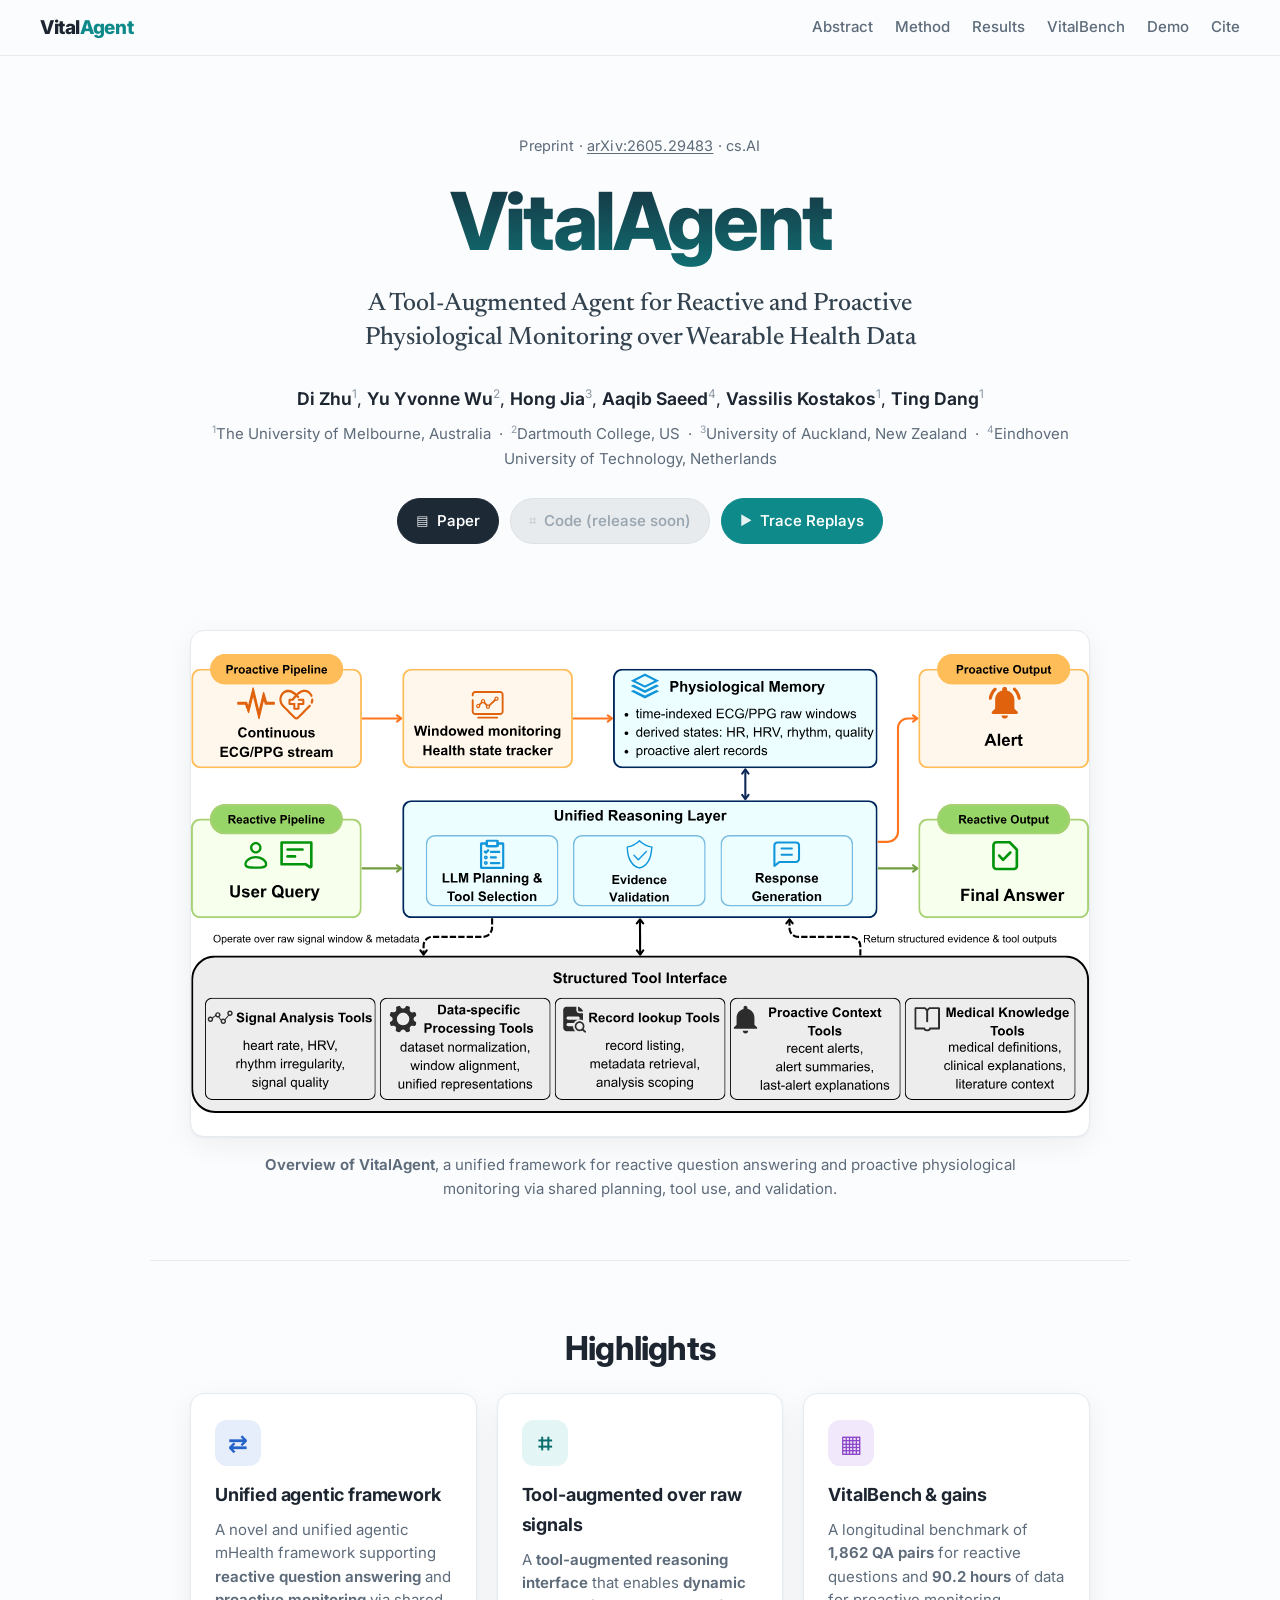
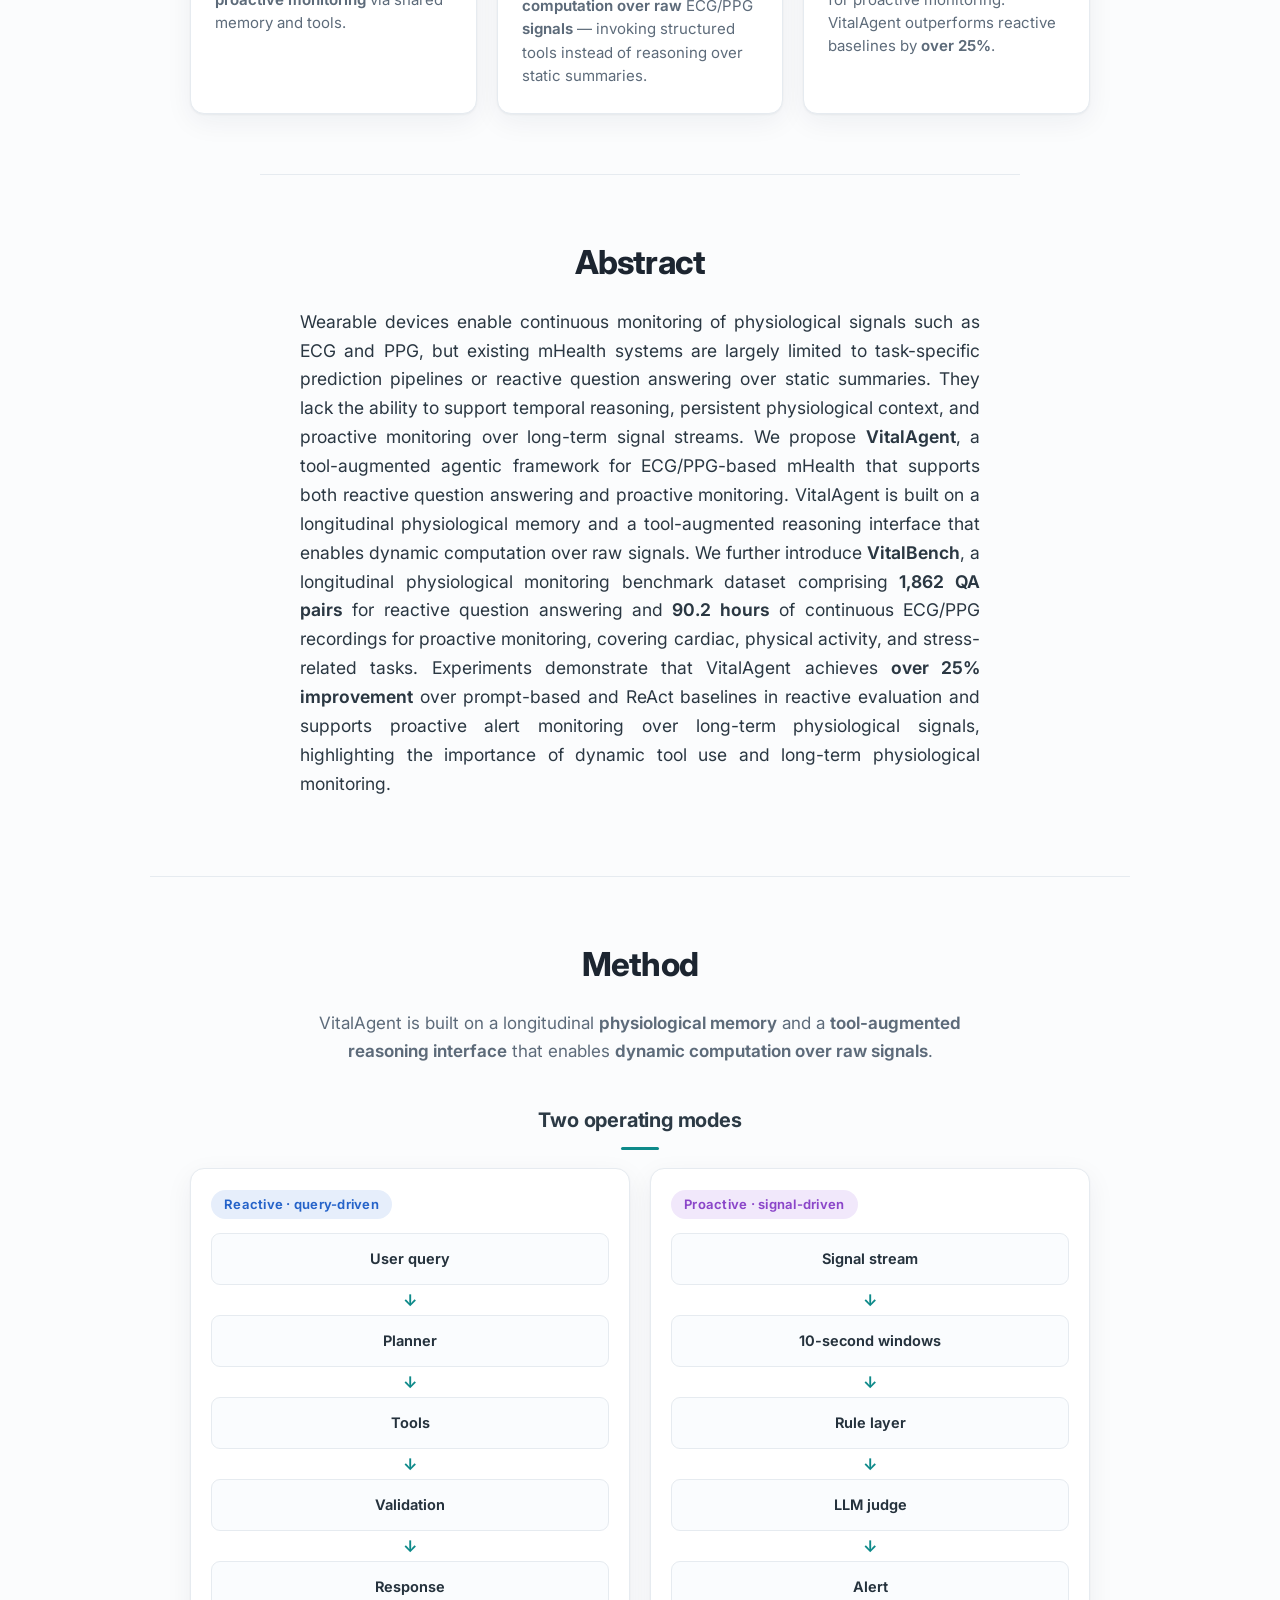
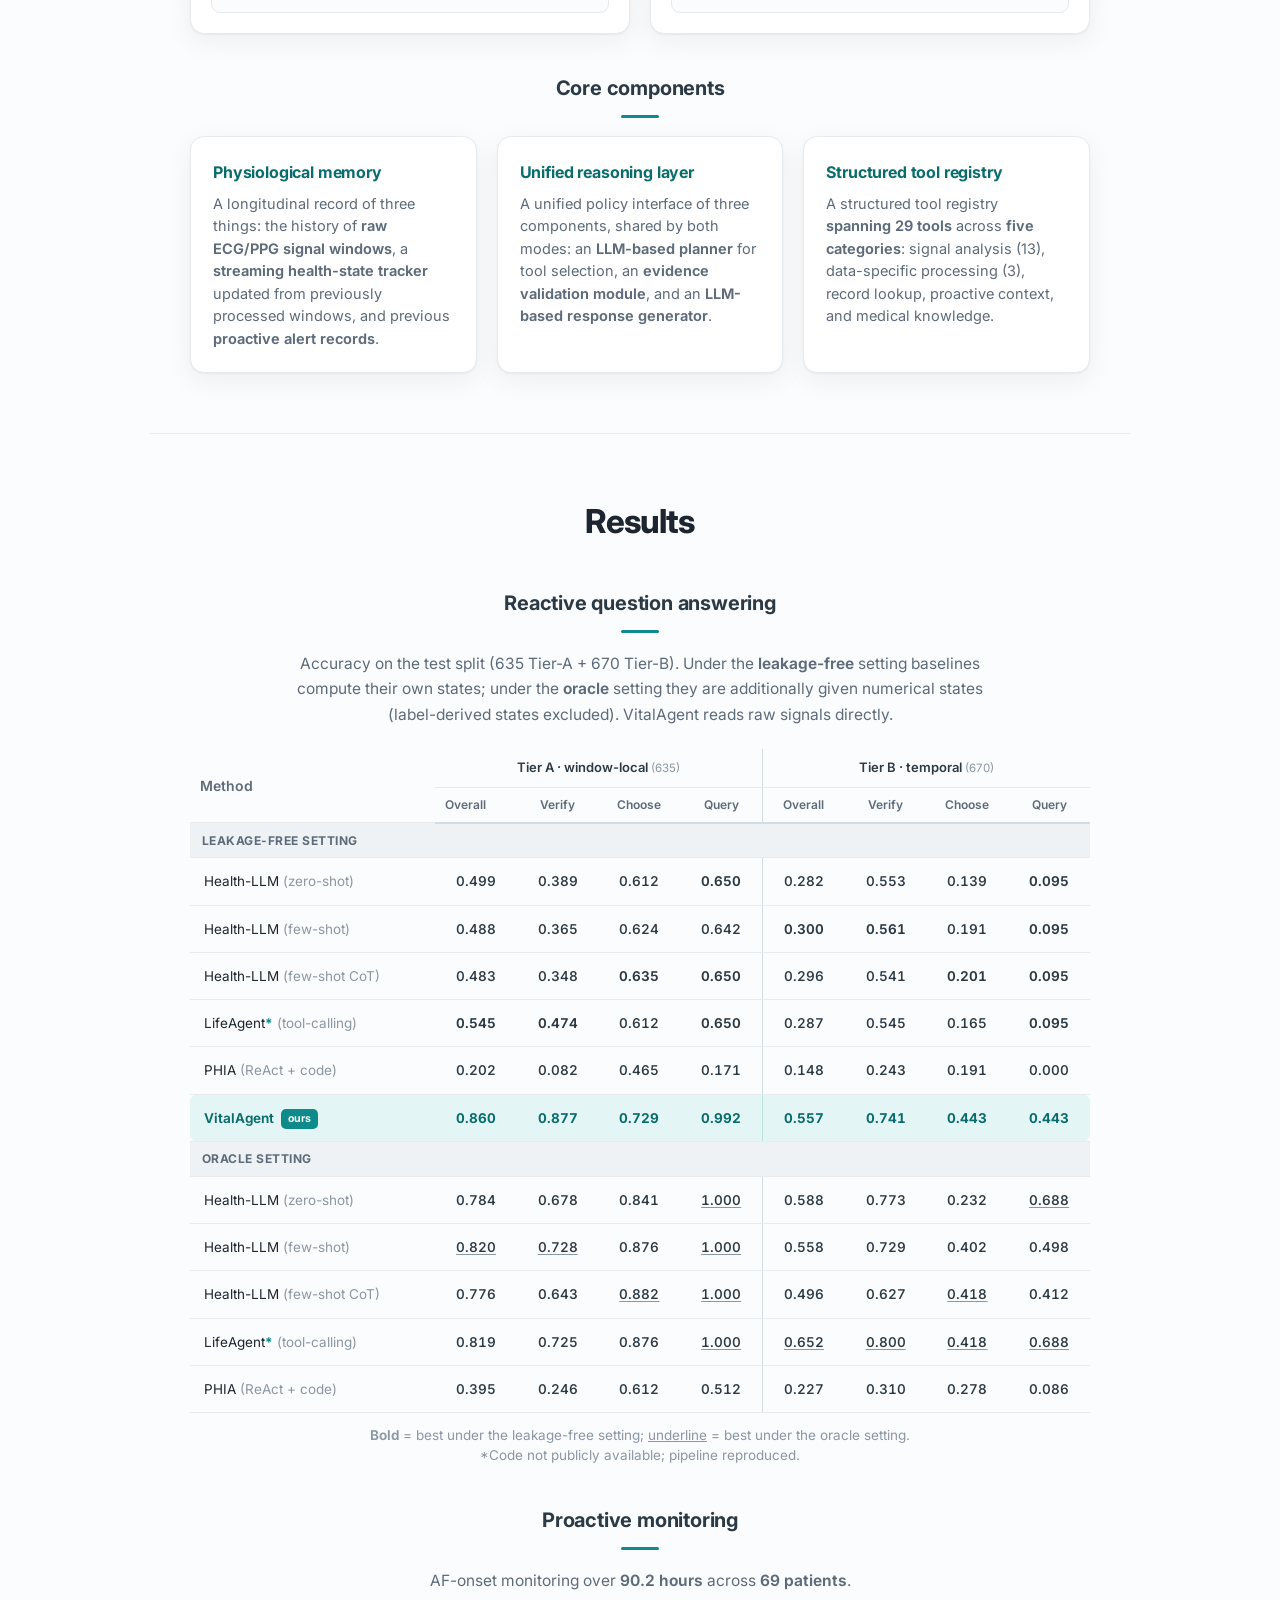
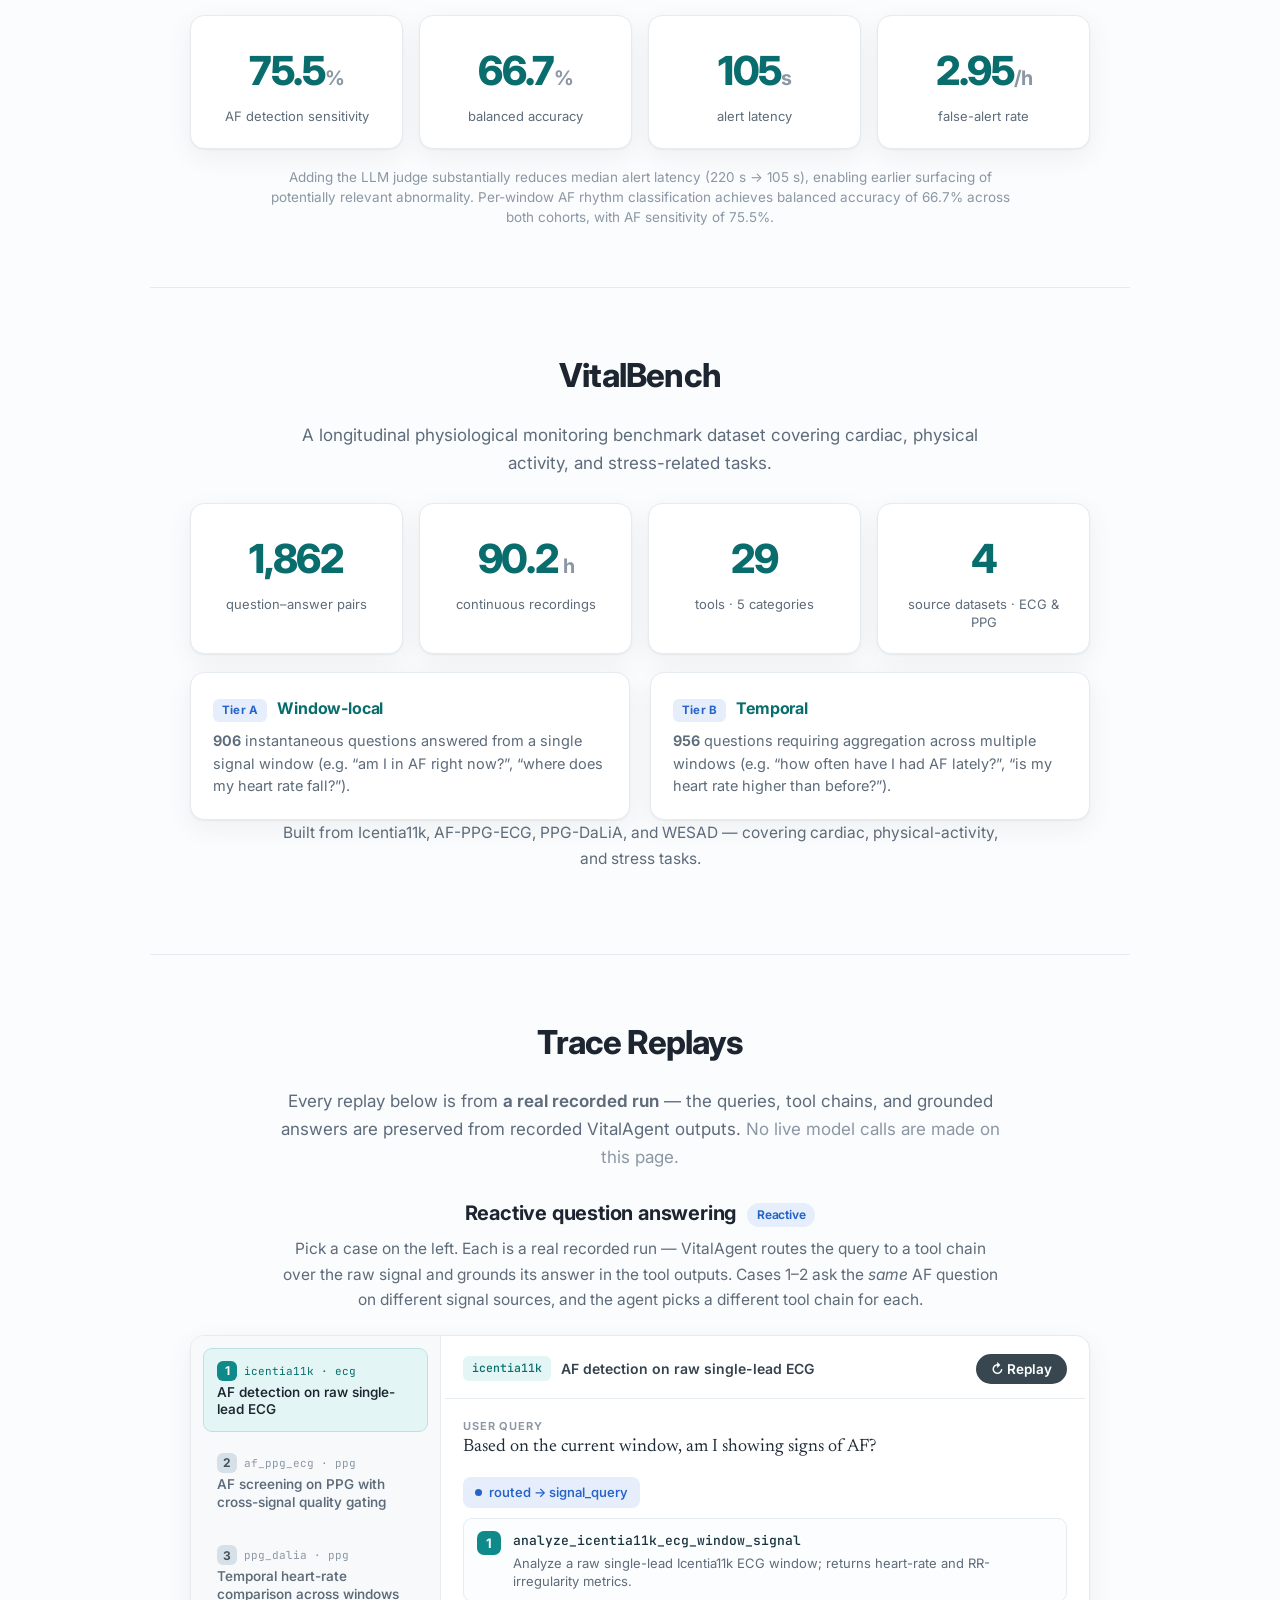
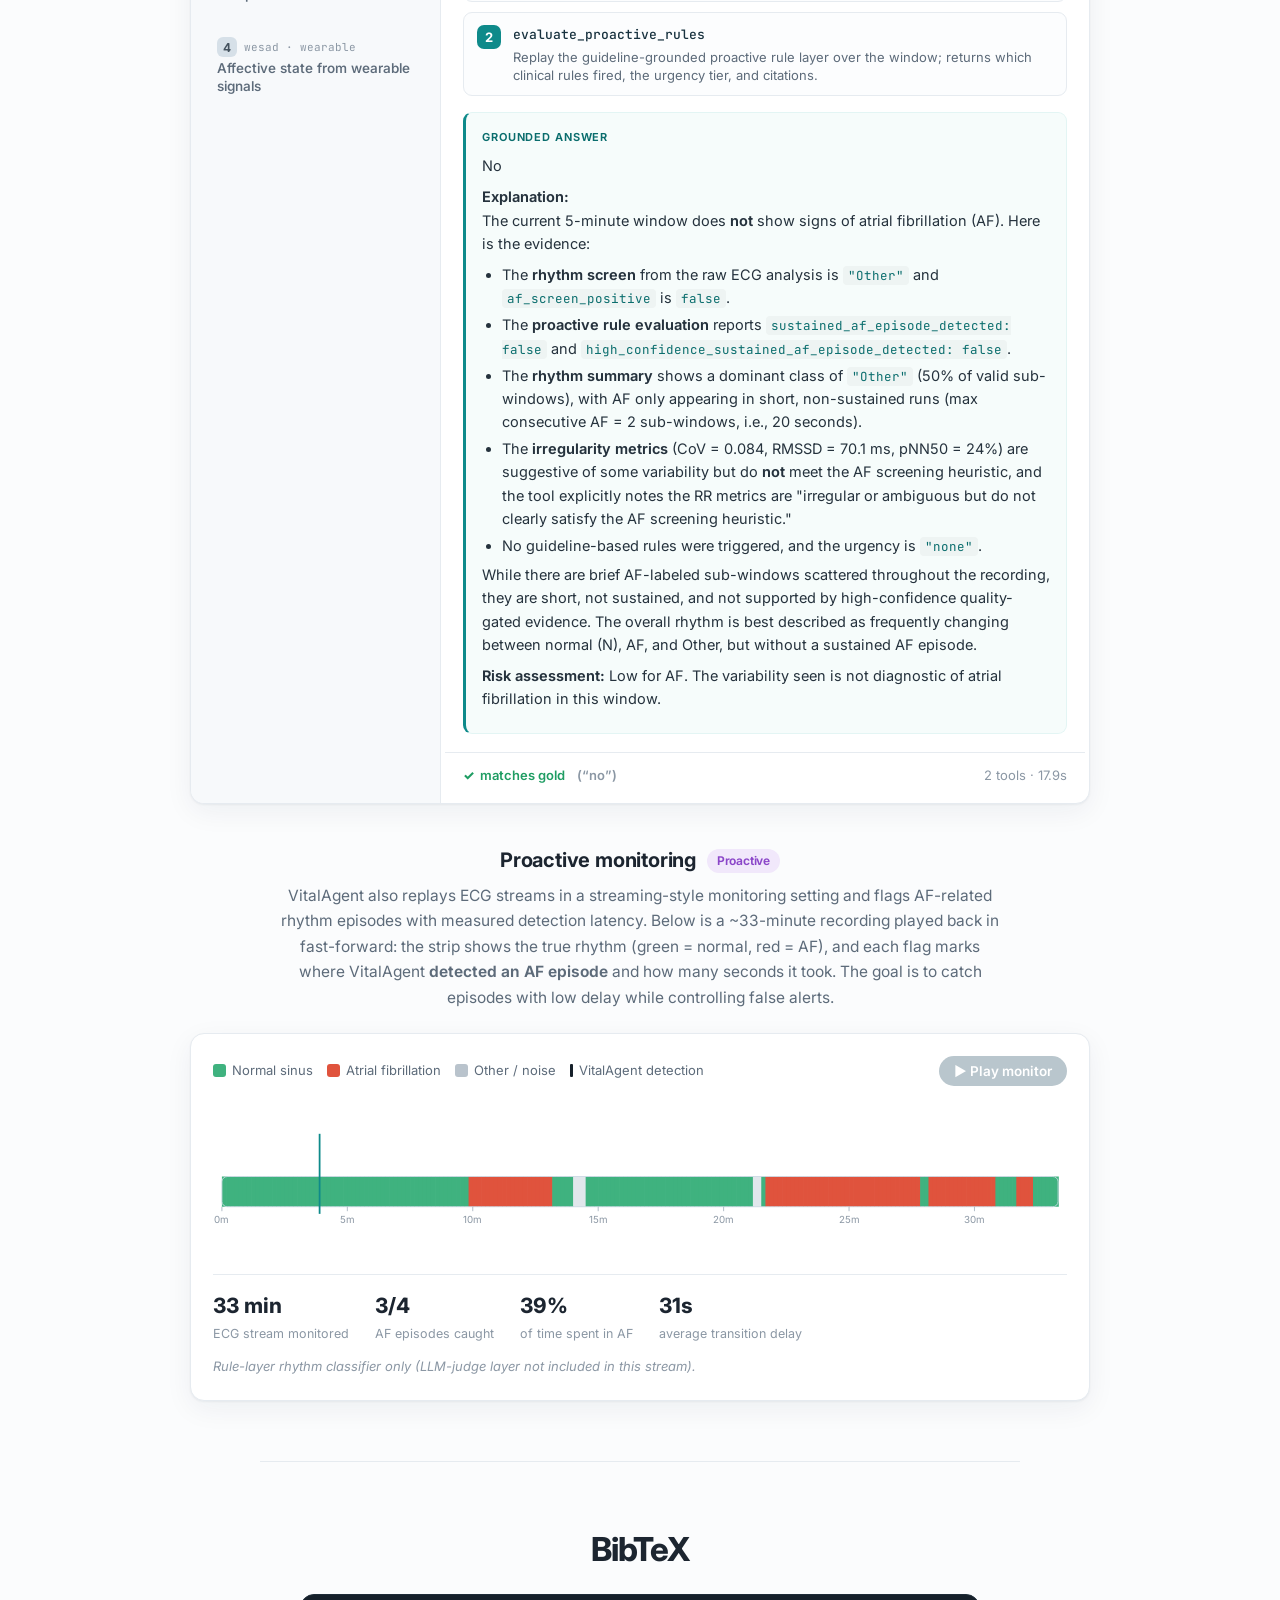
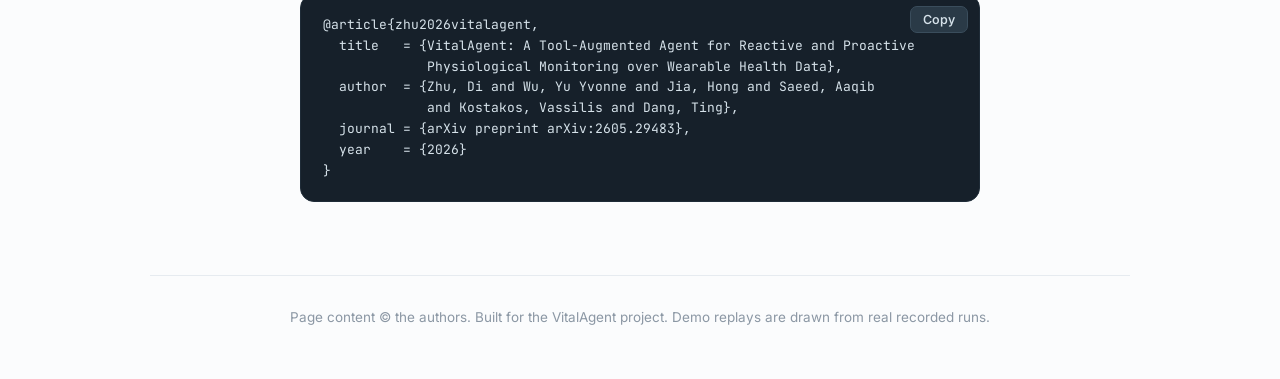
==== docs/index.html @ 9e3fc8b1 "Initial commit" ====
<!DOCTYPE html>
<html lang="en">
<head>
  <meta charset="utf-8" />
  <meta name="viewport" content="width=device-width, initial-scale=1" />
  <title>VitalAgent — Reactive &amp; Proactive Physiological Monitoring over Wearable Health Data</title>
  <meta name="description" content="VitalAgent: a tool-augmented agent for reactive and proactive physiological monitoring over wearable ECG and PPG data. Project page with interactive demo replays." />

  <!-- Open Graph -->
  <meta property="og:title" content="VitalAgent" />
  <meta property="og:description" content="A tool-augmented agent for reactive and proactive physiological monitoring over wearable health data." />
  <meta property="og:type" content="website" />

  <link rel="preconnect" href="https://fonts.googleapis.com" />
  <link rel="preconnect" href="https://fonts.gstatic.com" crossorigin />
  <link href="https://fonts.googleapis.com/css2?family=Inter:wght@400;500;600;700;800&family=Newsreader:opsz,wght@6..72,400;6..72,500;6..72,600&family=JetBrains+Mono:wght@400;500&display=swap" rel="stylesheet" />
  <link rel="stylesheet" href="styles.css?v=3" />
</head>
<body>
  <nav class="topnav">
    <a class="brand" href="#top">Vital<span>Agent</span></a>
    <div class="navlinks">
      <a href="#abstract">Abstract</a>
      <a href="#method">Method</a>
      <a href="#results">Results</a>
      <a href="#benchmark">VitalBench</a>
      <a href="#demo">Demo</a>
      <a href="#bibtex">Cite</a>
    </div>
  </nav>

  <header id="top" class="hero">
    <p class="venue">Preprint · <a href="https://arxiv.org/abs/2605.29483">arXiv:2605.29483</a> · cs.AI</p>
    <h1 class="title">VitalAgent</h1>
    <p class="subtitle">A Tool-Augmented Agent for Reactive and Proactive<br />Physiological Monitoring over Wearable Health Data</p>

    <p class="authors">
      <b>Di Zhu</b><sup>1</sup>,
      <b>Yu Yvonne Wu</b><sup>2</sup>,
      <b>Hong Jia</b><sup>3</sup>,
      <b>Aaqib Saeed</b><sup>4</sup>,
      <b>Vassilis Kostakos</b><sup>1</sup>,
      <b>Ting Dang</b><sup>1</sup>
    </p>
    <p class="affil">
      <sup>1</sup>The University of Melbourne, Australia &nbsp;·&nbsp;
      <sup>2</sup>Dartmouth College, US &nbsp;·&nbsp;
      <sup>3</sup>University of Auckland, New Zealand &nbsp;·&nbsp;
      <sup>4</sup>Eindhoven University of Technology, Netherlands
    </p>

    <div class="cta">
      <a class="btn" href="https://arxiv.org/abs/2605.29483" target="_blank" rel="noopener">
        <span class="ico">▤</span> Paper</a>
      <!-- Code (incl. VitalBench) lives in one repo; disabled until public -->
      <span class="btn btn-disabled" aria-disabled="true">
        <span class="ico">⌗</span> Code (release soon)</span>
      <a class="btn btn-accent" href="#demo">
        <span class="ico">▶</span> Trace Replays</a>
    </div>
  </header>

  <main>
    <!-- ===================== TEASER / ARCHITECTURE ===================== -->
    <section class="band teaser">
      <div class="arch">
        <img src="overview.svg" alt="VitalAgent system overview: proactive and reactive pipelines sharing a unified reasoning layer and a structured tool interface." />
      </div>
      <p class="caption">
        <b>Overview of VitalAgent</b>, a unified framework for reactive question
        answering and proactive physiological monitoring via shared planning, tool
        use, and validation.
      </p>
    </section>

    <!-- ===================== HIGHLIGHTS ===================== -->
    <section id="highlights" class="band">
      <h2>Highlights</h2>
      <div class="hl-grid">
        <div class="hl-card">
          <div class="hl-ico hl-ico-dual">⇄</div>
          <h3>Unified agentic framework</h3>
          <p>A novel and unified agentic mHealth framework supporting
            <b>reactive question answering</b> and <b>proactive monitoring</b> via
            shared memory and tools.</p>
        </div>
        <div class="hl-card">
          <div class="hl-ico hl-ico-tool">⌗</div>
          <h3>Tool-augmented over raw signals</h3>
          <p>A <b>tool-augmented reasoning interface</b> that enables
            <b>dynamic computation over raw</b> ECG/PPG <b>signals</b> — invoking
            structured tools instead of reasoning over static summaries.</p>
        </div>
        <div class="hl-card">
          <div class="hl-ico hl-ico-bench">▦</div>
          <h3>VitalBench &amp; gains</h3>
          <p>A longitudinal benchmark of <b>1,862 QA pairs</b> for reactive questions
            and <b>90.2 hours</b> of data for proactive monitoring. VitalAgent
            outperforms reactive baselines by <b>over 25%</b>.</p>
        </div>
      </div>
    </section>

    <!-- ===================== ABSTRACT ===================== -->
    <section id="abstract" class="band narrow">
      <h2>Abstract</h2>
      <p class="abstract">
        Wearable devices enable continuous monitoring of physiological signals
        such as ECG and PPG, but existing mHealth systems are largely limited to
        task-specific prediction pipelines or reactive question answering over
        static summaries. They lack the ability to support temporal reasoning,
        persistent physiological context, and proactive monitoring over long-term
        signal streams. We propose <b>VitalAgent</b>, a tool-augmented agentic
        framework for ECG/PPG-based mHealth that supports both reactive question
        answering and proactive monitoring. VitalAgent is built on a longitudinal
        physiological memory and a tool-augmented reasoning interface that enables
        dynamic computation over raw signals. We further introduce
        <b>VitalBench</b>, a longitudinal physiological monitoring benchmark
        dataset comprising <b>1,862 QA pairs</b> for reactive question answering
        and <b>90.2 hours</b> of continuous ECG/PPG recordings for proactive
        monitoring, covering cardiac, physical activity, and stress-related tasks.
        Experiments demonstrate that VitalAgent achieves <b>over 25% improvement</b>
        over prompt-based and ReAct baselines in reactive evaluation and supports
        proactive alert monitoring over long-term physiological signals,
        highlighting the importance of dynamic tool use and long-term
        physiological monitoring.
      </p>
    </section>

    <!-- ===================== METHOD ===================== -->
    <section id="method" class="band">
      <h2>Method</h2>
      <p class="lead">
        VitalAgent is built on a longitudinal <b>physiological memory</b> and a
        <b>tool-augmented reasoning interface</b> that enables <b>dynamic computation
        over raw signals</b>.
      </p>

      <h3 class="sub-h3">Two operating modes</h3>
      <div class="two-col modes-v">
        <div class="flow-col">
          <span class="engine-tag tag-reactive">Reactive · query-driven</span>
          <div class="flow-steps-v">
            <div class="flow-step">User query</div>
            <span class="flow-arrow-v">↓</span>
            <div class="flow-step">Planner</div>
            <span class="flow-arrow-v">↓</span>
            <div class="flow-step">Tools</div>
            <span class="flow-arrow-v">↓</span>
            <div class="flow-step">Validation</div>
            <span class="flow-arrow-v">↓</span>
            <div class="flow-step">Response</div>
          </div>
        </div>
        <div class="flow-col">
          <span class="engine-tag tag-proactive">Proactive · signal-driven</span>
          <div class="flow-steps-v">
            <div class="flow-step">Signal stream</div>
            <span class="flow-arrow-v">↓</span>
            <div class="flow-step">10-second windows</div>
            <span class="flow-arrow-v">↓</span>
            <div class="flow-step">Rule layer</div>
            <span class="flow-arrow-v">↓</span>
            <div class="flow-step">LLM judge</div>
            <span class="flow-arrow-v">↓</span>
            <div class="flow-step">Alert</div>
          </div>
        </div>
      </div>

      <h3 class="sub-h3">Core components</h3>
      <div class="comp-grid">
        <div class="comp-card">
          <div class="comp-key">Physiological memory</div>
          <p>A longitudinal record of three things: the history of <b>raw ECG/PPG
            signal windows</b>, a <b>streaming health-state tracker</b> updated from
            previously processed windows, and previous <b>proactive alert records</b>.</p>
        </div>
        <div class="comp-card">
          <div class="comp-key">Unified reasoning layer</div>
          <p>A unified policy interface of three components, shared by both modes: an
            <b>LLM-based planner</b> for tool selection, an <b>evidence validation
            module</b>, and an <b>LLM-based response generator</b>.</p>
        </div>
        <div class="comp-card">
          <div class="comp-key">Structured tool registry</div>
          <p>A structured tool registry <b>spanning 29 tools</b> across <b>five
            categories</b>: signal analysis (13), data-specific processing (3),
            record lookup, proactive context, and medical knowledge.</p>
        </div>
      </div>
    </section>

    <!-- ===================== RESULTS ===================== -->
    <section id="results" class="band">
      <h2>Results</h2>
      <!-- Reactive table = paper Table 6, transcribed verbatim from author's LaTeX (incl. bold/underline) — confirmed.
           VERIFY: proactive numbers below are from the arXiv fetch (Table 8) — confirm against final PDF. -->
      <h3 class="sub-h3">Reactive question answering</h3>
      <p class="demo-desc">
        Accuracy on the test split (635 Tier-A + 670 Tier-B). Under the
        <b>leakage-free</b> setting baselines compute their own states; under the
        <b>oracle</b> setting they are additionally given numerical states
        (label-derived states excluded). VitalAgent reads raw signals directly.
      </p>
      <div class="table-wrap">
        <table class="rtab rtab-wide">
          <thead>
            <tr class="rtab-group">
              <th rowspan="2">Method</th>
              <th colspan="4">Tier A · window-local <span>(635)</span></th>
              <th colspan="4" class="grp-b">Tier B · temporal <span>(670)</span></th>
            </tr>
            <tr class="rtab-sub">
              <th>Overall</th><th>Verify</th><th>Choose</th><th>Query</th>
              <th class="grp-b">Overall</th><th>Verify</th><th>Choose</th><th>Query</th>
            </tr>
          </thead>
          <tbody>
            <tr class="rtab-section"><td colspan="9">Leakage-free setting</td></tr>
            <tr>
              <td>Health-LLM <span class="muted">(zero-shot)</span></td>
              <td>0.499</td><td>0.389</td><td>0.612</td><td><b>0.650</b></td>
              <td class="grp-b">0.282</td><td>0.553</td><td>0.139</td><td><b>0.095</b></td>
            </tr>
            <tr>
              <td>Health-LLM <span class="muted">(few-shot)</span></td>
              <td>0.488</td><td>0.365</td><td>0.624</td><td>0.642</td>
              <td class="grp-b"><b>0.300</b></td><td><b>0.561</b></td><td>0.191</td><td><b>0.095</b></td>
            </tr>
            <tr>
              <td>Health-LLM <span class="muted">(few-shot CoT)</span></td>
              <td>0.483</td><td>0.348</td><td><b>0.635</b></td><td><b>0.650</b></td>
              <td class="grp-b">0.296</td><td>0.541</td><td><b>0.201</b></td><td><b>0.095</b></td>
            </tr>
            <tr>
              <td>LifeAgent<span class="aster">*</span> <span class="muted">(tool-calling)</span></td>
              <td><b>0.545</b></td><td><b>0.474</b></td><td>0.612</td><td><b>0.650</b></td>
              <td class="grp-b">0.287</td><td>0.545</td><td>0.165</td><td><b>0.095</b></td>
            </tr>
            <tr>
              <td>PHIA <span class="muted">(ReAct + code)</span></td>
              <td>0.202</td><td>0.082</td><td>0.465</td><td>0.171</td>
              <td class="grp-b">0.148</td><td>0.243</td><td>0.191</td><td>0.000</td>
            </tr>
            <tr class="rtab-best">
              <td><b>VitalAgent</b> <span class="tag-ours">ours</span></td>
              <td>0.860</td><td>0.877</td><td>0.729</td><td>0.992</td>
              <td class="grp-b">0.557</td><td>0.741</td><td>0.443</td><td>0.443</td>
            </tr>
            <tr class="rtab-section"><td colspan="9">Oracle setting</td></tr>
            <tr>
              <td>Health-LLM <span class="muted">(zero-shot)</span></td>
              <td>0.784</td><td>0.678</td><td>0.841</td><td><u>1.000</u></td>
              <td class="grp-b">0.588</td><td>0.773</td><td>0.232</td><td><u>0.688</u></td>
            </tr>
            <tr>
              <td>Health-LLM <span class="muted">(few-shot)</span></td>
              <td><u>0.820</u></td><td><u>0.728</u></td><td>0.876</td><td><u>1.000</u></td>
              <td class="grp-b">0.558</td><td>0.729</td><td>0.402</td><td>0.498</td>
            </tr>
            <tr>
              <td>Health-LLM <span class="muted">(few-shot CoT)</span></td>
              <td>0.776</td><td>0.643</td><td><u>0.882</u></td><td><u>1.000</u></td>
              <td class="grp-b">0.496</td><td>0.627</td><td><u>0.418</u></td><td>0.412</td>
            </tr>
            <tr>
              <td>LifeAgent<span class="aster">*</span> <span class="muted">(tool-calling)</span></td>
              <td>0.819</td><td>0.725</td><td>0.876</td><td><u>1.000</u></td>
              <td class="grp-b"><u>0.652</u></td><td><u>0.800</u></td><td><u>0.418</u></td><td><u>0.688</u></td>
            </tr>
            <tr>
              <td>PHIA <span class="muted">(ReAct + code)</span></td>
              <td>0.395</td><td>0.246</td><td>0.612</td><td>0.512</td>
              <td class="grp-b">0.227</td><td>0.310</td><td>0.278</td><td>0.086</td>
            </tr>
          </tbody>
        </table>
      </div>
      <p class="tab-note">
        <b>Bold</b> = best under the leakage-free setting; <u>underline</u> = best
        under the oracle setting.<br>
        <span class="aster">*</span>Code not publicly
        available; pipeline reproduced.
      </p>

      <h3 class="sub-h3">Proactive monitoring</h3>
      <p class="demo-desc">
        AF-onset monitoring over <b>90.2 hours</b> across <b>69 patients</b>.
      </p>
      <div class="stat-row">
        <div class="stat"><div class="stat-num">75.5<span>%</span></div><div class="stat-lab">AF detection sensitivity</div></div>
        <div class="stat"><div class="stat-num">66.7<span>%</span></div><div class="stat-lab">balanced accuracy</div></div>
        <div class="stat"><div class="stat-num">105<span>s</span></div><div class="stat-lab">alert latency</div></div>
        <div class="stat"><div class="stat-num">2.95<span>/h</span></div><div class="stat-lab">false-alert rate</div></div>
      </div>
      <p class="tab-note">
        Adding the LLM judge substantially reduces median alert latency
        (220&nbsp;s&nbsp;→&nbsp;105&nbsp;s), enabling earlier surfacing of potentially
        relevant abnormality. Per-window AF rhythm classification achieves balanced
        accuracy of 66.7% across both cohorts, with AF sensitivity of 75.5%.
      </p>
    </section>

    <!-- ===================== BENCHMARK ===================== -->
    <section id="benchmark" class="band">
      <h2>VitalBench</h2>
      <p class="lead">A longitudinal physiological monitoring benchmark dataset covering
        cardiac, physical activity, and stress-related tasks.</p>
      <div class="stat-row">
        <div class="stat"><div class="stat-num">1,862</div><div class="stat-lab">question–answer pairs</div></div>
        <div class="stat"><div class="stat-num">90.2<span> h</span></div><div class="stat-lab">continuous recordings</div></div>
        <div class="stat"><div class="stat-num">29</div><div class="stat-lab">tools · 5 categories</div></div>
        <div class="stat"><div class="stat-num">4</div><div class="stat-lab">source datasets · ECG &amp; PPG</div></div>
      </div>
      <div class="two-col tier-row">
        <div class="comp-card">
          <div class="comp-key"><span class="tier-badge">Tier A</span> Window-local</div>
          <p><b>906</b> instantaneous questions answered from a single signal window
            (e.g. “am I in AF right now?”, “where does my heart rate fall?”).</p>
        </div>
        <div class="comp-card">
          <div class="comp-key"><span class="tier-badge">Tier B</span> Temporal</div>
          <p><b>956</b> questions requiring aggregation across multiple windows
            (e.g. “how often have I had AF lately?”, “is my heart rate higher than
            before?”).</p>
        </div>
      </div>
      <p class="demo-desc center muted">
        Built from Icentia11k, AF-PPG-ECG, PPG-DaLiA, and
        WESAD — covering cardiac, physical-activity, and stress tasks.
      </p>
    </section>

    <!-- ===================== DEMO ===================== -->
    <section id="demo" class="band">
      <h2>Trace Replays</h2>
      <p class="lead">
        Every replay below is from <b>a real recorded run</b> — the queries,
        tool chains, and grounded answers are preserved from recorded VitalAgent
        outputs. <span class="muted">No live model calls are made on this page.</span>
      </p>

      <h3 class="demo-h3">Reactive question answering <span class="pill pill-reactive">Reactive</span></h3>
      <p class="demo-desc">
        Pick a case on the left. Each is a real recorded run — VitalAgent routes the
        query to a tool chain over the raw signal and grounds its answer in the tool
        outputs. Cases&nbsp;1–2 ask the <i>same</i> AF question on different signal
        sources, and the agent picks a different tool chain for each.
      </p>
      <div id="demo-board" class="demo-board">
        <div class="loading">Loading replays…</div>
      </div>

      <h3 class="demo-h3">Proactive monitoring <span class="pill pill-proactive">Proactive</span></h3>
      <p class="demo-desc">
        VitalAgent also replays ECG streams in a streaming-style monitoring
        setting and flags AF-related rhythm episodes with measured detection
        latency. Below is a ~33-minute recording played back in fast-forward: the
        strip shows the true rhythm (green = normal, red = AF), and each flag
        marks where VitalAgent <b>detected an AF episode</b> and how many seconds
        it took. The goal is to catch episodes with low delay while controlling
        false alerts.
      </p>
      <div id="proactive" class="proactive-wrap">
        <div class="loading">Loading monitor…</div>
      </div>
    </section>

    <!-- ===================== BIBTEX ===================== -->
    <section id="bibtex" class="band narrow">
      <h2>BibTeX</h2>
      <div class="bibtex-wrap">
        <button id="copy-bib" class="copy-btn" type="button">Copy</button>
        <pre id="bibtex-block">@article{zhu2026vitalagent,
  title   = {VitalAgent: A Tool-Augmented Agent for Reactive and Proactive
             Physiological Monitoring over Wearable Health Data},
  author  = {Zhu, Di and Wu, Yu Yvonne and Jia, Hong and Saeed, Aaqib
             and Kostakos, Vassilis and Dang, Ting},
  journal = {arXiv preprint arXiv:2605.29483},
  year    = {2026}
}</pre>
      </div>
    </section>
  </main>

  <footer class="site-footer">
    <p>
      Page content © the authors. Built for the VitalAgent project.
      Demo replays are drawn from real recorded runs.
    </p>
  </footer>

  <script src="app.js?v=3"></script>
</body>
</html>
---- docs/styles.css ----
/* ===================== VitalAgent project page ===================== */
:root {
  --bg: #fbfcfd;
  --surface: #ffffff;
  --text: #1c2530;
  --muted: #5d6b7a;
  --faint: #8b97a4;
  --line: #e6ebf0;
  --line-strong: #d3dbe3;

  --accent: #0e8a8a;          /* clinical teal */
  --accent-deep: #0a6d6d;
  --accent-soft: #e3f5f4;
  --reactive: #2563c9;        /* blue */
  --reactive-soft: #e6eefb;
  --proactive: #8b46c9;       /* violet */
  --proactive-soft: #f1e8fb;
  --af: #e0533d;              /* AF / alert warm */
  --af-soft: #fce7e2;
  --ok: #1f9d63;

  --radius: 14px;
  --radius-sm: 9px;
  --shadow: 0 1px 2px rgba(20,40,60,.05), 0 8px 28px rgba(20,40,60,.06);
  --maxw: 980px;

  --serif: "Newsreader", Georgia, serif;
  --sans: "Inter", system-ui, -apple-system, Segoe UI, Roboto, sans-serif;
  --mono: "JetBrains Mono", ui-monospace, SFMono-Regular, Menlo, monospace;
}

* { box-sizing: border-box; }

html { scroll-behavior: smooth; }

body {
  margin: 0;
  background: var(--bg);
  color: var(--text);
  font-family: var(--sans);
  font-size: 17px;
  line-height: 1.65;
  -webkit-font-smoothing: antialiased;
}

a { color: var(--accent-deep); text-decoration: none; }
a:hover { text-decoration: underline; }

b, strong { font-weight: 650; }

/* ---------- nav ---------- */
.topnav {
  position: sticky; top: 0; z-index: 50;
  display: flex; align-items: center; justify-content: space-between;
  padding: 12px clamp(16px, 5vw, 40px);
  background: rgba(251,252,253,.82);
  backdrop-filter: saturate(160%) blur(10px);
  border-bottom: 1px solid var(--line);
}
.brand { font-weight: 800; font-size: 19px; color: var(--text); letter-spacing: -.02em; }
.brand span { color: var(--accent); }
.navlinks { display: flex; gap: 22px; }
.navlinks a { color: var(--muted); font-size: 15px; font-weight: 500; }
.navlinks a:hover { color: var(--accent-deep); text-decoration: none; }
@media (max-width: 640px) { .navlinks { display: none; } }

/* ---------- hero ---------- */
.hero {
  max-width: var(--maxw);
  margin: 0 auto;
  padding: clamp(40px, 7vw, 78px) clamp(18px, 5vw, 40px) 26px;
  text-align: center;
}
.venue { color: var(--muted); font-size: 14.5px; letter-spacing: .01em; margin: 0 0 18px; }
.venue a { color: var(--muted); text-decoration: underline; text-underline-offset: 2px; }
.title {
  font-family: var(--sans);
  font-weight: 800;
  font-size: clamp(46px, 9vw, 80px);
  letter-spacing: -.035em;
  line-height: 1.12;
  margin: 0;
  padding-bottom: .08em;
  background: linear-gradient(180deg, #16323f 0%, #0e8a8a 140%);
  -webkit-background-clip: text; background-clip: text;
  -webkit-text-fill-color: transparent;
}
.subtitle {
  font-family: var(--serif);
  font-size: clamp(19px, 2.8vw, 25px);
  color: #33424f;
  font-weight: 500;
  margin: 16px auto 26px;
  max-width: 760px;
  line-height: 1.35;
}
.authors { font-size: 17.5px; margin: 0 0 6px; line-height: 1.9; }
.authors a { color: var(--accent-deep); font-weight: 550; }
.authors sup, .affil sup { font-size: .68em; color: var(--faint); }
.affil { color: var(--muted); font-size: 15px; margin: 0 0 26px; }

/* ---------- buttons ---------- */
.cta { display: flex; flex-wrap: wrap; gap: 11px; justify-content: center; }
.btn {
  display: inline-flex; align-items: center; gap: 8px;
  padding: 10px 18px;
  background: #1d2a36; color: #fff;
  border-radius: 999px;
  font-size: 15px; font-weight: 550;
  border: 1px solid #1d2a36;
  transition: transform .12s ease, box-shadow .12s ease, background .12s ease;
}
.btn:hover { text-decoration: none; transform: translateY(-1px); box-shadow: var(--shadow); background: #25333f; }
.btn .ico { font-size: 13px; opacity: .9; }
.btn-accent { background: var(--accent); border-color: var(--accent); }
.btn-accent:hover { background: var(--accent-deep); }
.btn-disabled {
  background: #e7ebee; color: #9aa6b0; border-color: #dde2e7;
  cursor: not-allowed; box-shadow: none;
}
.btn-disabled:hover { transform: none; box-shadow: none; background: #e7ebee; }
.btn-disabled .ico { opacity: .6; }

/* ---------- sections ---------- */
.band {
  max-width: var(--maxw);
  margin: 0 auto;
  padding: clamp(34px, 6vw, 60px) clamp(18px, 5vw, 40px);
  border-top: 1px solid var(--line);
}
.band.narrow { max-width: 760px; }
.band.teaser { border-top: none; }
h2 {
  font-family: var(--sans);
  font-size: clamp(25px, 4vw, 33px);
  letter-spacing: -.025em;
  font-weight: 750;
  margin: 0 0 18px;
  text-align: center;
}
h3 { font-size: 20px; font-weight: 700; letter-spacing: -.01em; }
.sub-h3 { text-align: center; margin: 38px 0 18px; color: #2c3a45; }
.sub-h3::after { content: ""; display: block; width: 38px; height: 3px; border-radius: 2px; background: var(--accent); margin: 10px auto 0; }
.lead { text-align: center; color: var(--muted); max-width: 720px; margin: 0 auto 26px; }
.muted { color: var(--faint); }
.center { text-align: center; }

.abstract { font-size: 17.5px; color: #2a3742; text-align: justify; hyphens: auto; }

/* ---------- architecture diagram ---------- */
.arch { width: 100%; }
.arch svg { width: 100%; height: auto; display: block; }
.arch img {
  width: 100%; height: auto; display: block;
  border: 1px solid var(--line); border-radius: var(--radius);
  box-shadow: var(--shadow); background: #fff;
}

/* ---------- highlights ---------- */
.hl-grid { display: grid; grid-template-columns: repeat(3, 1fr); gap: 20px; }
@media (max-width: 760px) { .hl-grid { grid-template-columns: 1fr; } }
.hl-card {
  background: var(--surface); border: 1px solid var(--line);
  border-radius: var(--radius); padding: 26px 24px; box-shadow: var(--shadow);
}
.hl-ico {
  width: 46px; height: 46px; border-radius: 12px;
  display: grid; place-items: center; font-size: 24px; font-weight: 700;
  margin-bottom: 14px;
}
.hl-ico-dual { background: var(--reactive-soft); color: var(--reactive); }
.hl-ico-tool { background: var(--accent-soft); color: var(--accent-deep); }
.hl-ico-bench { background: var(--proactive-soft); color: var(--proactive); }
.hl-card h3 { margin: 0 0 8px; font-size: 18px; }
.hl-card p { margin: 0; color: var(--muted); font-size: 15px; line-height: 1.55; }
.caption {
  max-width: 760px; margin: 16px auto 0;
  color: var(--muted); font-size: 15px; text-align: center; line-height: 1.55;
}

/* ---------- method two-column ---------- */
.two-col { display: grid; grid-template-columns: 1fr 1fr; gap: 20px; }
@media (max-width: 720px) { .two-col { grid-template-columns: 1fr; } }
.engine-card {
  background: var(--surface);
  border: 1px solid var(--line);
  border-radius: var(--radius);
  padding: 24px 26px;
  box-shadow: var(--shadow);
}
.engine-tag {
  display: inline-block; padding: 4px 13px; border-radius: 999px;
  font-size: 13px; font-weight: 650; letter-spacing: .02em;
}
.tag-reactive { background: var(--reactive-soft); color: var(--reactive); }
.tag-proactive { background: var(--proactive-soft); color: var(--proactive); }
.engine-sub { color: var(--faint); font-size: 14px; margin: 8px 0 14px; font-weight: 500; }
.flow { margin: 0; padding-left: 20px; }
.flow li { margin: 9px 0; color: #2e3a45; }
.engine-note { margin: 16px 0 0; font-size: 14.5px; color: var(--muted); border-top: 1px dashed var(--line-strong); padding-top: 14px; }

/* ---------- core components / tiers ---------- */
.comp-grid { display: grid; grid-template-columns: repeat(3, 1fr); gap: 20px; }
@media (max-width: 760px) { .comp-grid { grid-template-columns: 1fr; } }
.comp-card {
  background: var(--surface); border: 1px solid var(--line);
  border-radius: var(--radius); padding: 22px 22px; box-shadow: var(--shadow);
}
.comp-key { font-size: 16px; font-weight: 700; color: var(--accent-deep); margin-bottom: 8px; letter-spacing: -.01em; }
.comp-key .sym { font-family: var(--serif); font-style: italic; font-weight: 600; color: var(--faint); margin-left: 4px; font-size: 15px; }
.comp-card p { margin: 0; color: var(--muted); font-size: 14.5px; line-height: 1.55; }
.comp-card sub { font-size: .72em; }
.mode-card .engine-tag { margin-bottom: 13px; }
.mode-card p { color: #2e3a45; font-size: 14.5px; line-height: 1.6; }

/* ---------- two-mode vertical flow (left / right modules) ---------- */
.modes-v { align-items: start; }
.flow-col {
  background: var(--surface); border: 1px solid var(--line);
  border-radius: var(--radius); box-shadow: var(--shadow); padding: 20px;
}
.flow-col .engine-tag { display: inline-block; margin-bottom: 14px; }
.flow-steps-v { display: flex; flex-direction: column; align-items: stretch; }
.flow-step {
  background: #fafcfe; border: 1px solid var(--line);
  border-radius: var(--radius-sm);
  padding: 13px 14px; text-align: center;
  font-size: 14.5px; font-weight: 650; color: #25323d;
  display: flex; flex-direction: column; justify-content: center; gap: 2px;
}
.flow-step small { font-weight: 400; color: var(--faint); font-size: 12px; line-height: 1.3; }
.flow-arrow-v { display: block; text-align: center; color: var(--accent); font-size: 16px; font-weight: 700; line-height: 1; padding: 7px 0; }
.tier-row { margin-top: 18px; }
.tier-badge {
  display: inline-block; font-size: 11.5px; font-weight: 700; letter-spacing: .02em;
  padding: 2px 9px; border-radius: 6px; margin-right: 6px;
  background: var(--reactive-soft); color: var(--reactive);
}

/* ---------- results table ---------- */
.table-wrap { overflow-x: auto; margin: 0 auto 12px; max-width: 720px; }
.table-wrap:has(.rtab-wide) { max-width: 100%; }
.rtab { width: 100%; border-collapse: collapse; font-size: 15.5px; }
.rtab-wide { font-size: 13.5px; min-width: 640px; }
.rtab thead th {
  text-align: center; padding: 12px 14px; color: var(--muted);
  font-weight: 600; font-size: 14px; border-bottom: 2px solid var(--line-strong);
}
.rtab thead th:first-child { text-align: left; }
.rtab thead th span { font-weight: 400; font-size: 11.5px; color: var(--faint); }
.rtab-wide .rtab-group th { padding: 8px 10px; border-bottom: 1px solid var(--line); }
.rtab-wide .rtab-group th:not(:first-child) { color: #2c3a45; font-size: 13px; }
.rtab-wide .rtab-sub th { padding: 7px 10px; font-size: 12px; font-weight: 600; }
.rtab-wide tbody td { padding: 10px 10px; }
.rtab tbody td { padding: 12px 14px; text-align: center; border-bottom: 1px solid var(--line); }
.rtab tbody td:first-child { text-align: left; white-space: nowrap; }
.rtab tbody td:not(:first-child) { font-variant-numeric: tabular-nums; font-weight: 550; color: #2c3a45; }
.rtab .grp-b { border-left: 1px solid var(--line-strong); }
.rtab-best { background: var(--accent-soft); }
.rtab-best td { color: var(--accent-deep) !important; font-weight: 700 !important; }
.rtab-best td:first-child { border-radius: 8px 0 0 8px; }
.rtab-best td:last-child { border-radius: 0 8px 8px 0; }
.rtab-best .grp-b { border-left-color: #b9e3e0; }
.rtab-section td {
  text-align: left !important; background: #eef2f5; color: var(--muted);
  font-weight: 700; font-size: 12px; letter-spacing: .04em; text-transform: uppercase;
  padding: 7px 12px !important;
}
.rtab-section td .muted { text-transform: none; letter-spacing: 0; font-weight: 400; }
.rtab u { text-decoration: underline; text-underline-offset: 2px; text-decoration-color: var(--faint); }
.tag-ours {
  display: inline-block; font-size: 10.5px; font-weight: 700; vertical-align: middle;
  padding: 1px 7px; border-radius: 5px; background: var(--accent); color: #fff; margin-left: 4px;
}
.rtab .aster { color: var(--accent); font-weight: 700; }
.tab-legend { max-width: 720px; margin: 0 auto 6px; text-align: center; font-size: 12.5px; color: var(--muted); }
.tab-legend u { text-decoration: underline; text-underline-offset: 2px; text-decoration-color: var(--faint); }
.tab-note { max-width: 740px; margin: 0 auto; text-align: center; font-size: 13.5px; color: var(--faint); line-height: 1.5; }
.engine-card > p:not(.engine-sub) { margin: 10px 0 0; color: #2e3a45; font-size: 14.5px; line-height: 1.58; }

/* ---------- demo ---------- */
.demo-h3 { text-align: center; margin: 40px 0 6px; }
.demo-h3:first-of-type { margin-top: 8px; }
.demo-desc { text-align: center; color: var(--muted); max-width: 720px; margin: 0 auto 22px; font-size: 15.5px; }
.pill {
  display: inline-block; vertical-align: middle;
  font-size: 12px; font-weight: 650; padding: 2px 10px; border-radius: 999px; margin-left: 6px;
}
.pill-reactive { background: var(--reactive-soft); color: var(--reactive); }
.pill-proactive { background: var(--proactive-soft); color: var(--proactive); }

.loading { color: var(--faint); text-align: center; padding: 40px; font-size: 15px; }

/* ---------- demo board (single frame + case selector) ---------- */
.demo-board {
  display: grid;
  grid-template-columns: 250px 1fr;
  gap: 0;
  background: var(--surface);
  border: 1px solid var(--line);
  border-radius: var(--radius);
  box-shadow: var(--shadow);
  overflow: hidden;
  min-height: 460px;
}
@media (max-width: 760px) { .demo-board { grid-template-columns: 1fr; } }

.case-tabs {
  border-right: 1px solid var(--line);
  background: #f7f9fb;
  padding: 12px;
  display: flex; flex-direction: column; gap: 8px;
}
@media (max-width: 760px) {
  .case-tabs { flex-direction: row; overflow-x: auto; border-right: none; border-bottom: 1px solid var(--line); }
}
.case-tab {
  text-align: left; cursor: pointer;
  border: 1px solid transparent; border-radius: var(--radius-sm);
  background: transparent; padding: 12px 13px;
  font-family: var(--sans); color: var(--muted);
  transition: background .14s ease, border-color .14s ease, color .14s ease;
  display: flex; flex-direction: column; gap: 3px; min-width: 190px;
}
.case-tab:hover { background: #eef3f7; }
.case-tab.active { background: var(--accent-soft); border-color: #b9e3e0; color: var(--text); }
.case-tab .ct-top { display: flex; align-items: center; gap: 7px; }
.case-tab .ct-idx {
  flex: none; width: 20px; height: 20px; border-radius: 6px;
  background: #d6e0e8; color: #44525e; font-size: 12px; font-weight: 700;
  display: grid; place-items: center;
}
.case-tab.active .ct-idx { background: var(--accent); color: #fff; }
.case-tab .ct-ds { font-family: var(--mono); font-size: 11px; color: var(--faint); }
.case-tab.active .ct-ds { color: var(--accent-deep); }
.case-tab .ct-title { font-size: 13.5px; font-weight: 550; line-height: 1.3; }

.case-stage { padding: 4px; display: flex; }
.case-stage .replay { border: none; box-shadow: none; border-radius: 0; width: 100%; }
.case-stage .replay-head { background: transparent; }

/* ---------- replay card ---------- */
.replay {
  background: var(--surface);
  border: 1px solid var(--line);
  border-radius: var(--radius);
  box-shadow: var(--shadow);
  overflow: hidden;
  display: flex; flex-direction: column;
}
.replay-head {
  display: flex; align-items: center; gap: 10px;
  padding: 14px 18px; border-bottom: 1px solid var(--line);
  background: linear-gradient(180deg, #fcfdfe, #f7f9fb);
}
.src-chip {
  font-family: var(--mono); font-size: 11.5px; font-weight: 500;
  padding: 3px 9px; border-radius: 6px;
  background: var(--accent-soft); color: var(--accent-deep);
}
.replay-title {
  flex: 1 1 auto;
  min-width: 120px;
  font-size: 14px;
  font-weight: 600;
  color: #36434f;
  text-align: left;
  overflow-wrap: anywhere;
}
.replay-head .play-btn {
  flex: none;
}

.replay-body { padding: 18px 18px 6px; flex: 1; }
.q-line { font-family: var(--serif); font-size: 18px; color: #1f2c37; margin: 0 0 4px; line-height: 1.4; }
.q-label { font-size: 11px; font-weight: 650; letter-spacing: .08em; text-transform: uppercase; color: var(--faint); }

.stage { margin-top: 16px; }

.routing-badge {
  display: inline-flex; align-items: center; gap: 7px;
  font-size: 13px; padding: 5px 12px; border-radius: 8px;
  background: var(--reactive-soft); color: var(--reactive); font-weight: 550;
  opacity: 0; transform: translateY(6px); transition: all .4s ease;
}
.routing-badge .dot { width: 7px; height: 7px; border-radius: 50%; background: currentColor; }

.tool-step {
  display: flex; align-items: flex-start; gap: 12px;
  padding: 11px 13px; margin-top: 10px;
  border: 1px solid var(--line); border-radius: var(--radius-sm);
  background: #fcfdfe;
  opacity: 0; transform: translateY(8px); transition: all .42s ease;
}
.tool-step .num {
  flex: none; width: 24px; height: 24px; border-radius: 7px;
  background: var(--accent); color: #fff; font-size: 13px; font-weight: 700;
  display: grid; place-items: center; margin-top: 1px;
}
.tool-step .tool-name { font-family: var(--mono); font-size: 13px; color: #18323f; font-weight: 500; }
.tool-step .tool-label { font-size: 13px; color: var(--muted); margin-top: 2px; line-height: 1.4; }

.answer-box {
  margin-top: 16px; padding: 15px 16px;
  border: 1px solid var(--accent-soft); border-left: 3px solid var(--accent);
  border-radius: var(--radius-sm); background: #f6fcfb;
  opacity: 0; transform: translateY(8px); transition: all .45s ease;
}
.answer-box .ans-label { font-size: 11px; font-weight: 650; letter-spacing: .08em; text-transform: uppercase; color: var(--accent-deep); margin-bottom: 8px; }
.answer-md { font-size: 14.5px; color: #25323d; line-height: 1.6; }
.answer-md p { margin: 0 0 8px; }
.answer-md ul { margin: 6px 0; padding-left: 20px; }
.answer-md li { margin: 4px 0; }
.answer-md code { font-family: var(--mono); font-size: 12.5px; background: #eef4f3; padding: 1px 5px; border-radius: 4px; color: #0a6d6d; }
.answer-badge {
  display: inline-block; font-size: 22px; font-weight: 750; color: var(--accent-deep);
  text-transform: capitalize; letter-spacing: -.01em;
}

.reveal { opacity: 1 !important; transform: none !important; }

.replay-foot {
  display: flex; align-items: center; gap: 14px; flex-wrap: wrap;
  padding: 12px 18px; border-top: 1px solid var(--line); margin-top: 12px;
  font-size: 13px; color: var(--muted);
}
.verdict { display: inline-flex; align-items: center; gap: 6px; font-weight: 600; }
.verdict.correct { color: var(--ok); }
.verdict .check { font-weight: 800; }
.foot-stat { color: var(--faint); }
.foot-spacer { margin-left: auto; }

.play-btn {
  display: inline-flex; align-items: center; gap: 7px;
  padding: 7px 15px; border-radius: 999px; cursor: pointer;
  background: var(--accent); color: #fff; border: none;
  font-family: var(--sans); font-size: 13.5px; font-weight: 600;
  transition: background .12s ease, transform .12s ease;
}
.play-btn:hover { background: var(--accent-deep); transform: translateY(-1px); }
.play-btn:disabled { background: #b9c6cd; cursor: default; transform: none; }
.play-btn.replay-again { background: #38474f; }

/* ---------- proactive timeline ---------- */
.proactive-wrap {
  background: var(--surface);
  border: 1px solid var(--line);
  border-radius: var(--radius);
  box-shadow: var(--shadow);
  padding: 22px;
}
.mon-top { display: flex; align-items: center; gap: 16px; flex-wrap: wrap; margin-bottom: 14px; }
.legend { display: flex; gap: 14px; flex-wrap: wrap; font-size: 13px; color: var(--muted); }
.legend span { display: inline-flex; align-items: center; gap: 6px; }
.legend i { width: 13px; height: 13px; border-radius: 3px; display: inline-block; }
.mon-top .play-btn { margin-left: auto; }

.mon-svg-wrap { width: 100%; overflow: hidden; }
.mon-svg-wrap svg { width: 100%; height: auto; display: block; }

.mon-stats { display: flex; gap: 26px; flex-wrap: wrap; margin-top: 16px; padding-top: 14px; border-top: 1px solid var(--line); }
.mon-stat .n { font-size: 21px; font-weight: 750; color: var(--text); }
.mon-stat .l { font-size: 12.5px; color: var(--faint); }
.mon-note { margin-top: 12px; font-size: 13px; color: var(--faint); font-style: italic; }

/* ---------- benchmark stats ---------- */
.stat-row { display: grid; grid-template-columns: repeat(4, 1fr); gap: 16px; margin: 8px 0 18px; }
@media (max-width: 720px) { .stat-row { grid-template-columns: repeat(2, 1fr); } }
.stat {
  background: var(--surface); border: 1px solid var(--line); border-radius: var(--radius);
  padding: 22px 16px; text-align: center; box-shadow: var(--shadow);
}
.stat-num { font-size: clamp(30px, 5vw, 40px); font-weight: 800; letter-spacing: -.03em; color: var(--accent-deep); }
.stat-num span { font-size: .5em; color: var(--faint); font-weight: 700; }
.stat-lab { font-size: 13px; color: var(--muted); margin-top: 4px; line-height: 1.35; }

/* ---------- bibtex ---------- */
.bibtex-wrap { position: relative; }
#bibtex-block {
  background: #16202a; color: #d6e2ea; border-radius: var(--radius);
  padding: 20px 22px; overflow-x: auto;
  font-family: var(--mono); font-size: 13px; line-height: 1.6;
  border: 1px solid #1f2c38;
}
.copy-btn {
  position: absolute; top: 12px; right: 12px;
  background: #2a3a47; color: #d6e2ea; border: 1px solid #3a4d5c;
  border-radius: 7px; padding: 5px 12px; font-size: 12.5px; cursor: pointer;
  font-family: var(--sans); font-weight: 550;
}
.copy-btn:hover { background: #344656; }
.copy-btn.copied { background: var(--accent); border-color: var(--accent); color: #fff; }

/* ---------- footer ---------- */
.site-footer { max-width: var(--maxw); margin: 0 auto; padding: 30px 40px 50px; border-top: 1px solid var(--line); }
.site-footer p { color: var(--faint); font-size: 13.5px; text-align: center; margin: 0; }

@media (prefers-reduced-motion: reduce) {
  * { transition: none !important; }
}
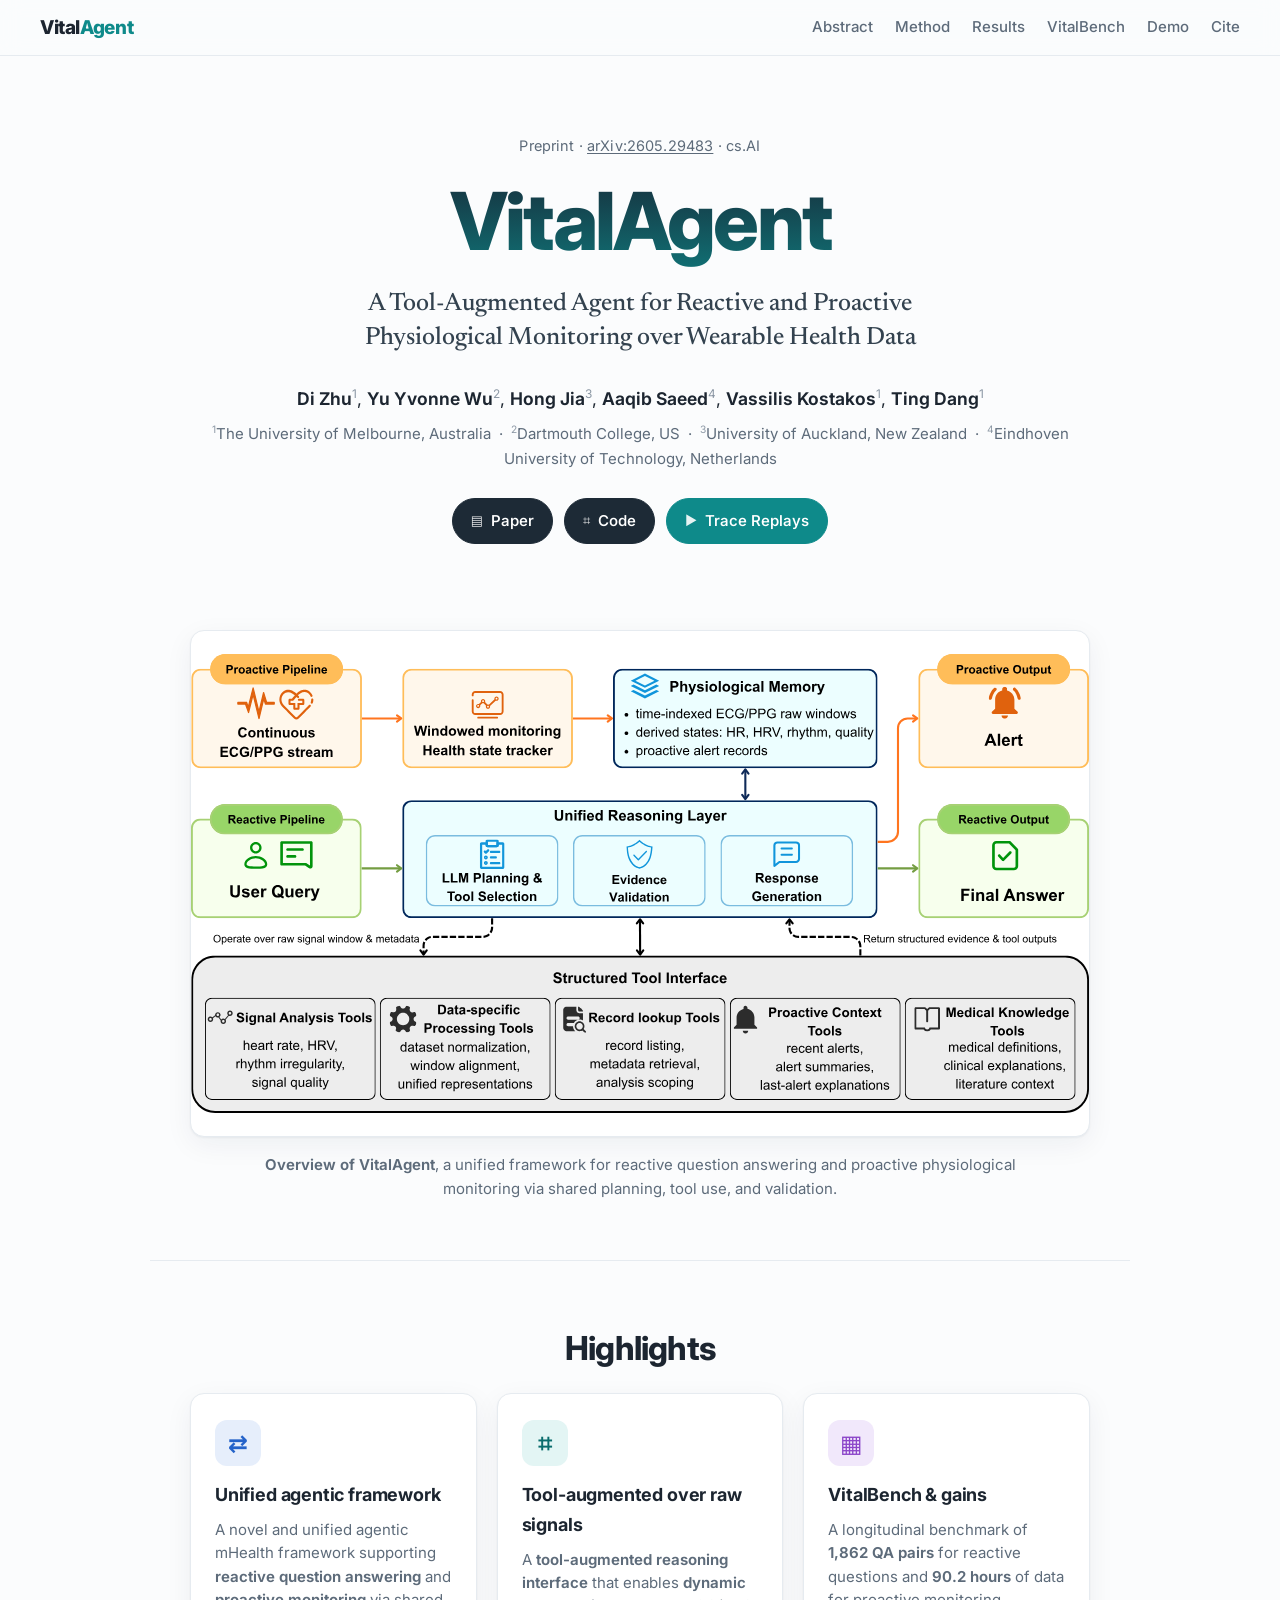
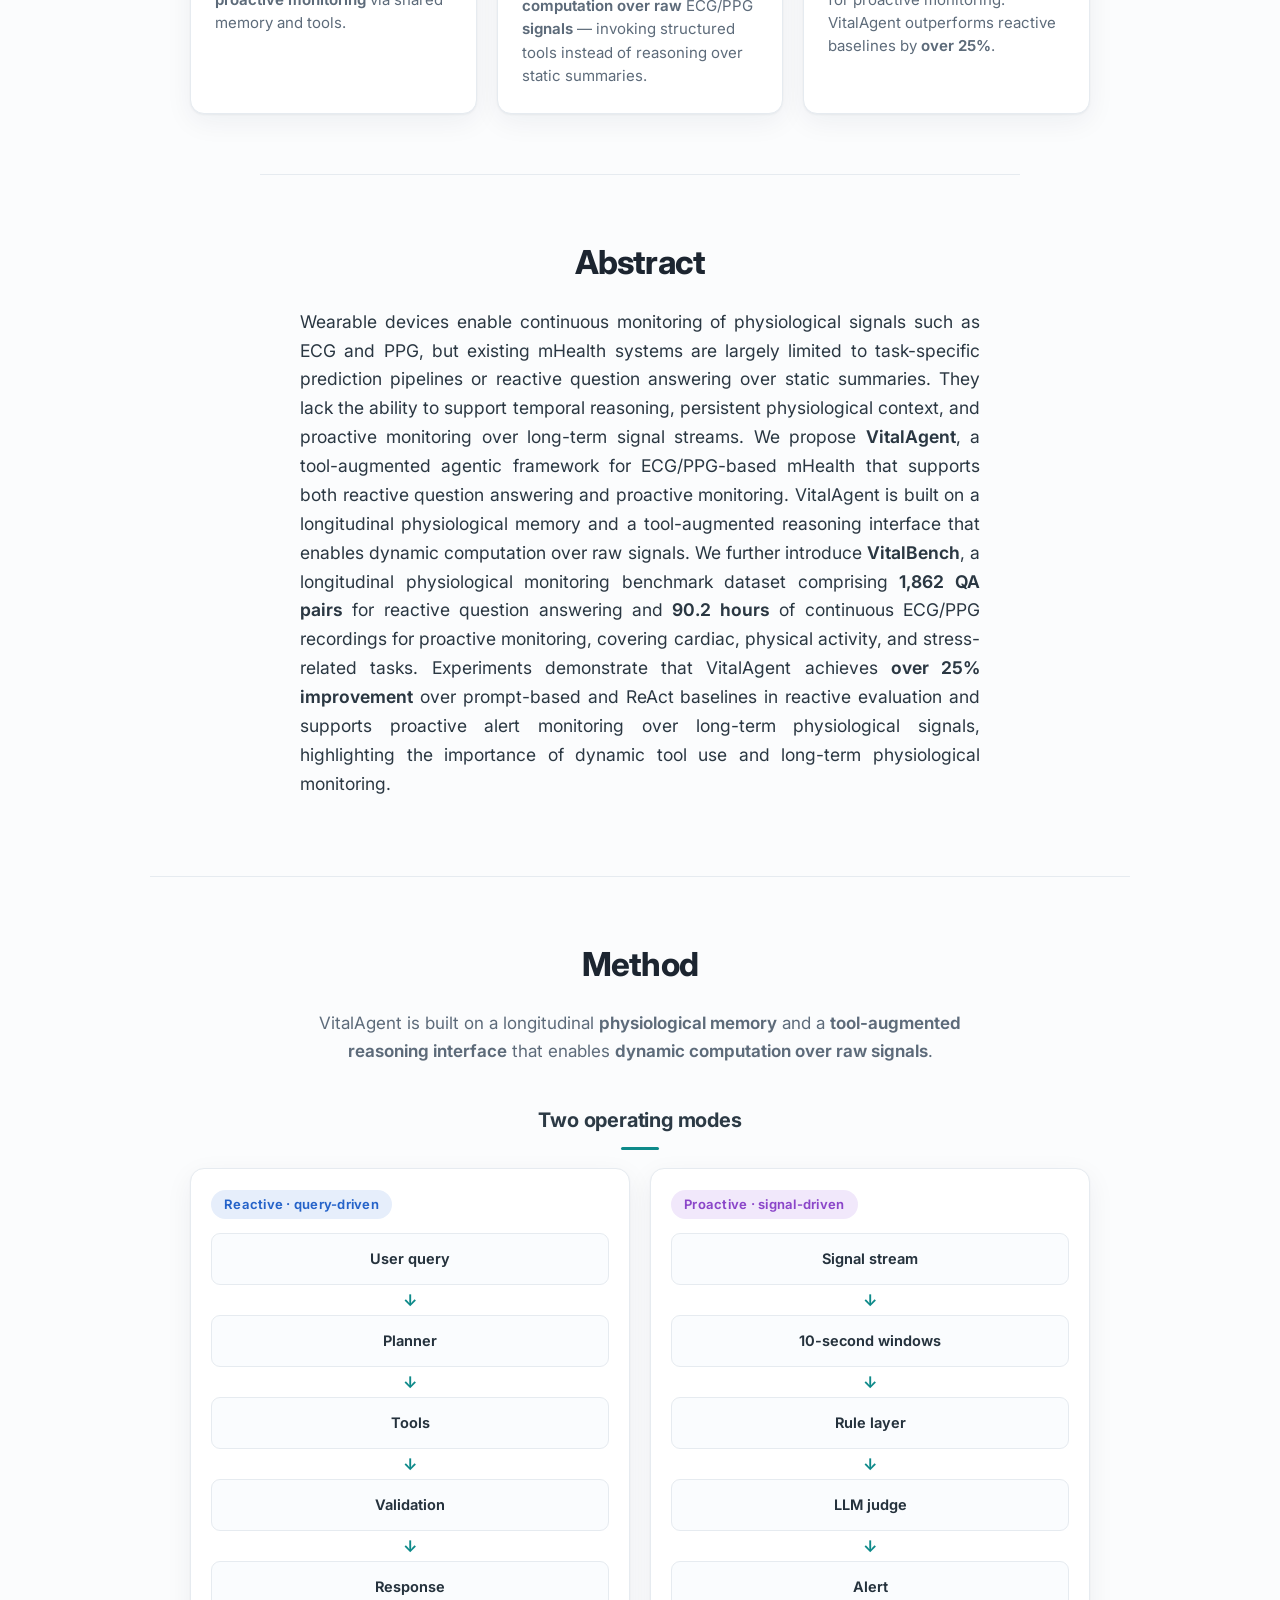
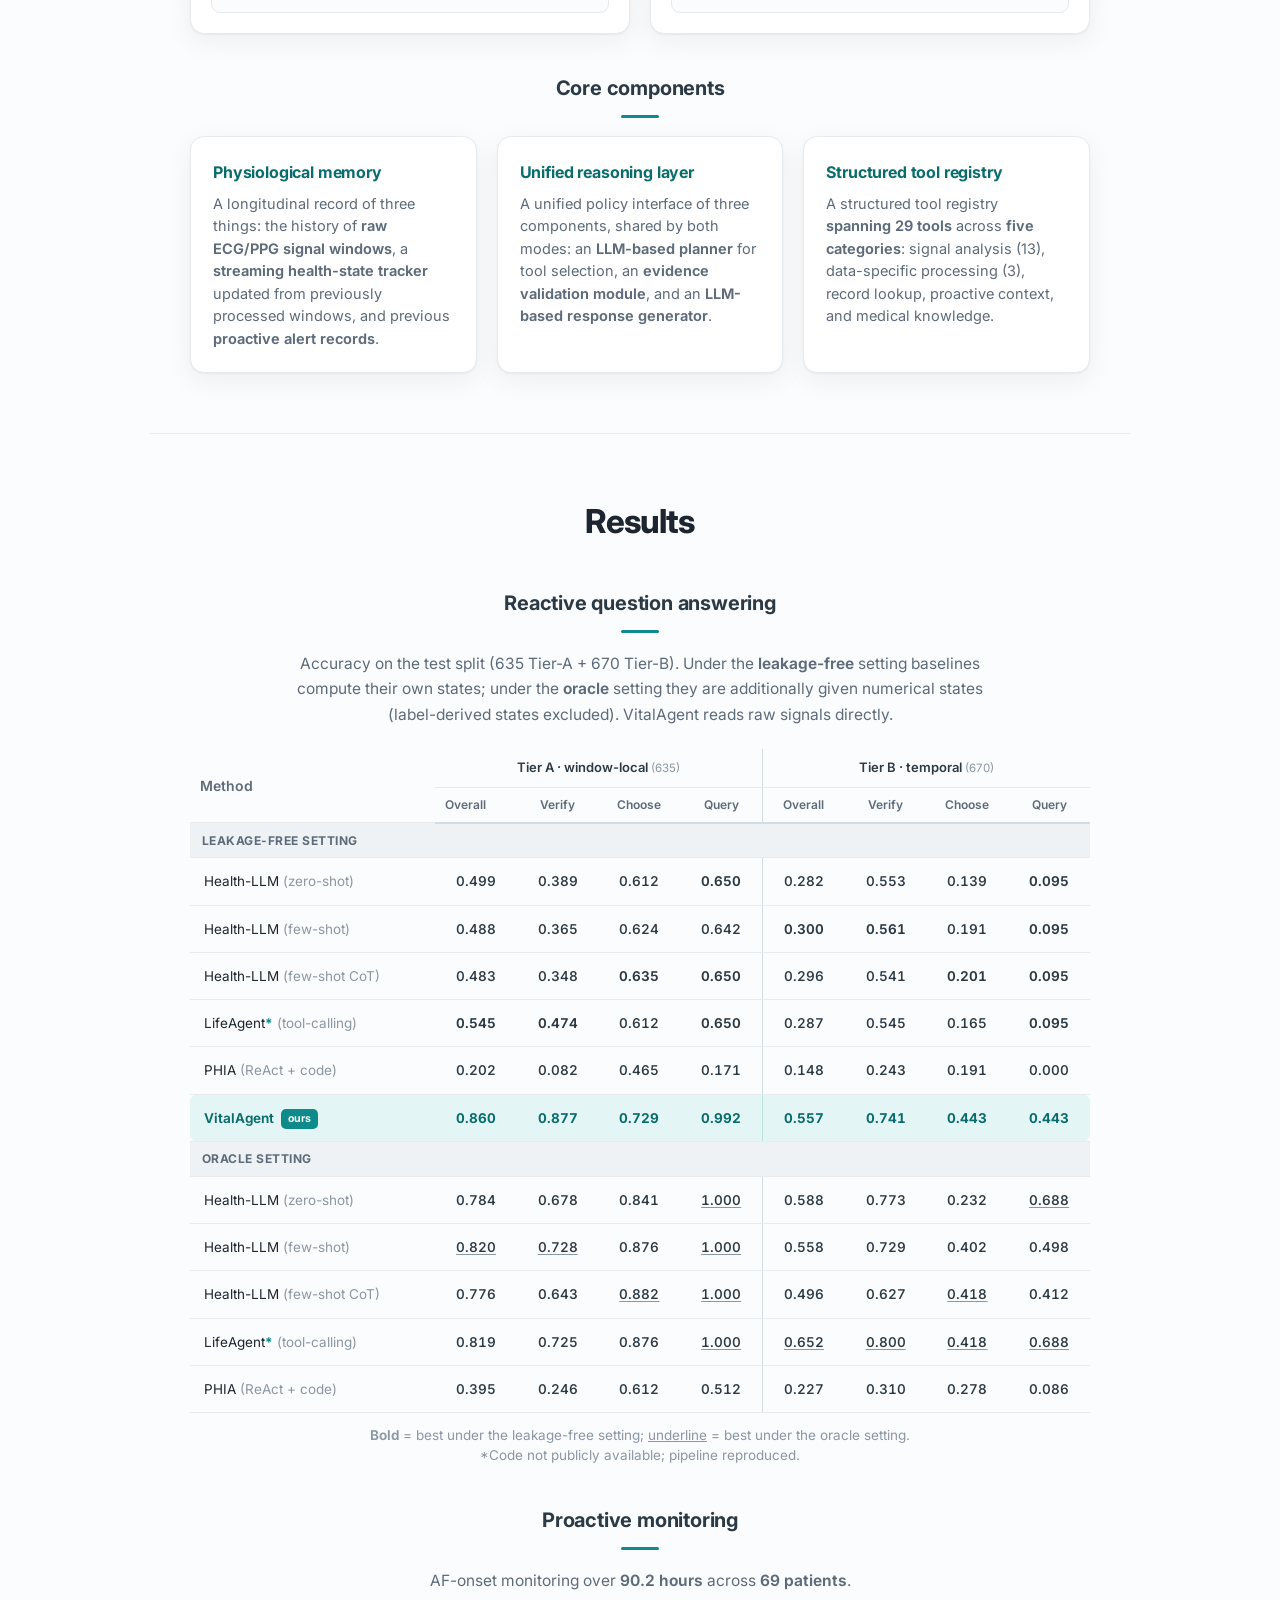
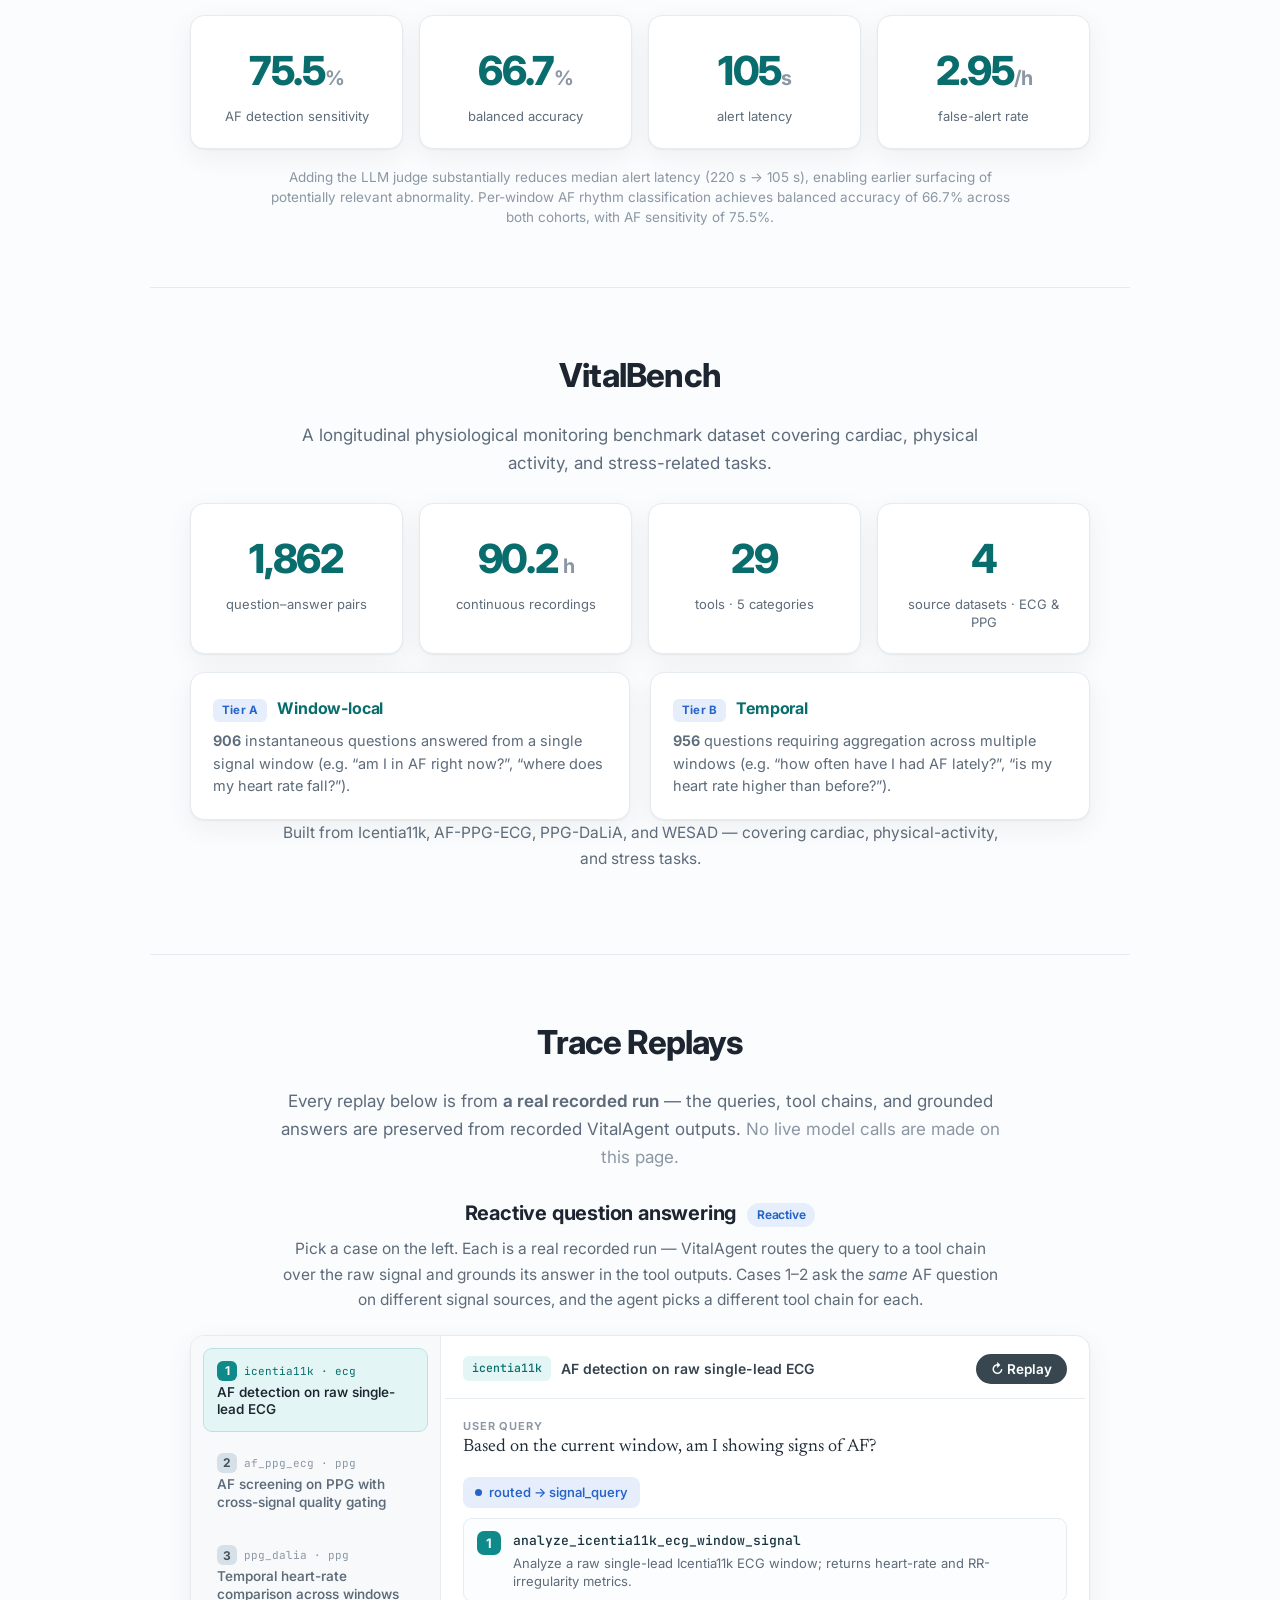
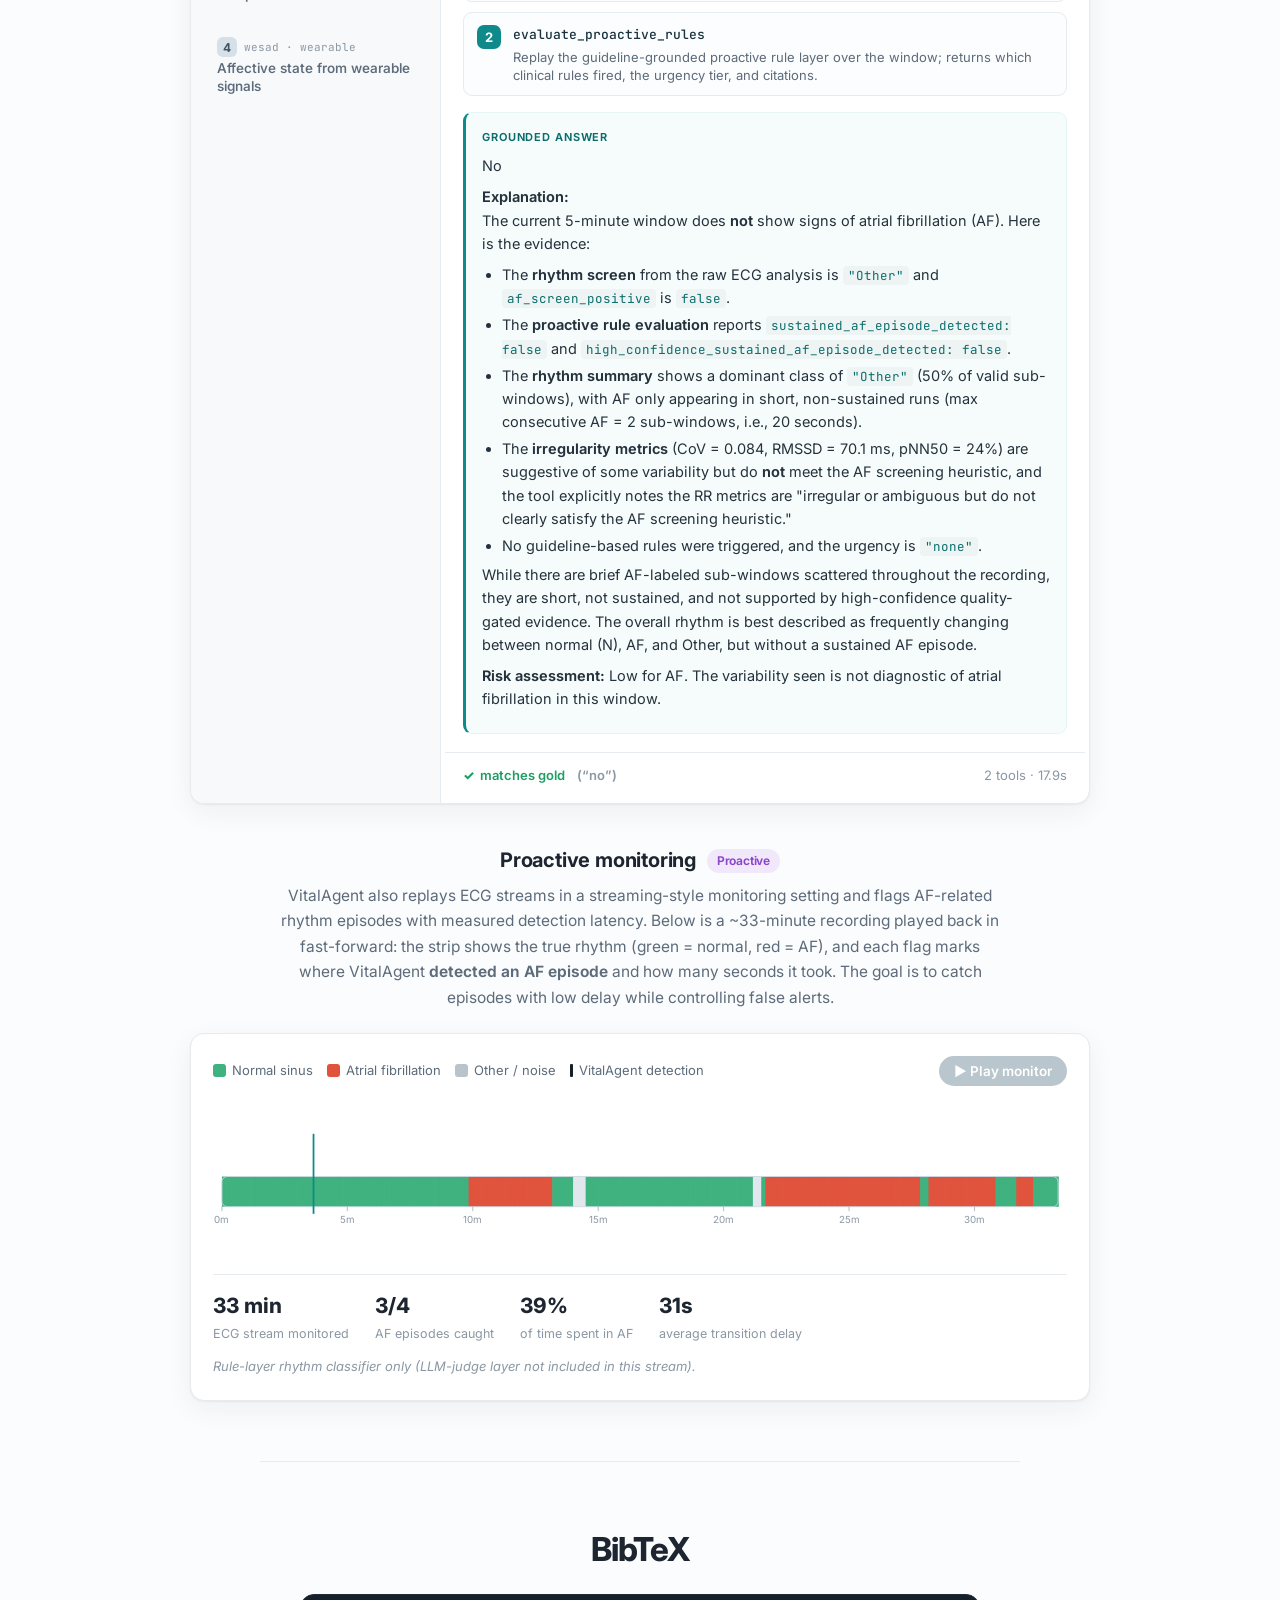
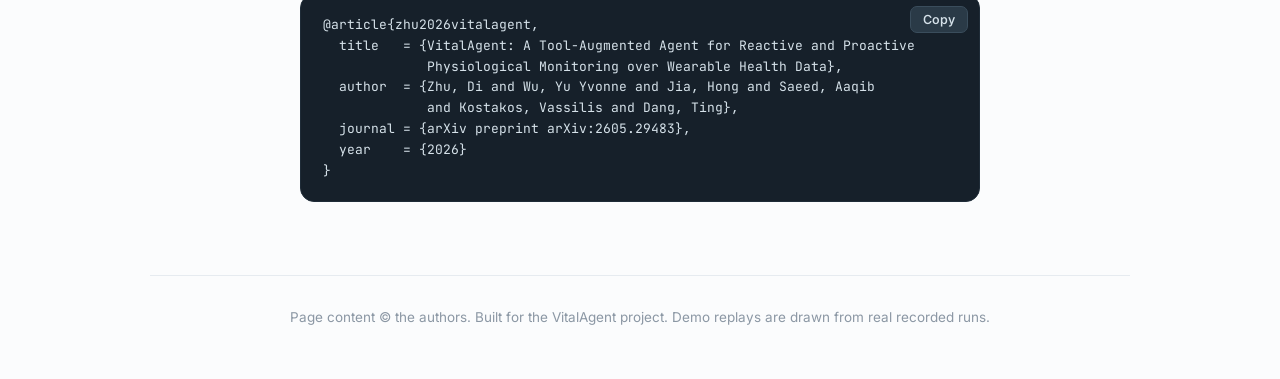
==== commit f3cf8ccd: "Update project page code link" ====
--- a/docs/index.html
+++ b/docs/index.html
@@ -52,9 +52,8 @@
     <div class="cta">
       <a class="btn" href="https://arxiv.org/abs/2605.29483" target="_blank" rel="noopener">
         <span class="ico">▤</span> Paper</a>
-      <!-- Code (incl. VitalBench) lives in one repo; disabled until public -->
-      <span class="btn btn-disabled" aria-disabled="true">
-        <span class="ico">⌗</span> Code (release soon)</span>
+      <a class="btn" href="https://github.com/DKSEZD/VitalAgent" target="_blank" rel="noopener">
+        <span class="ico">⌗</span> Code</a>
       <a class="btn btn-accent" href="#demo">
         <span class="ico">▶</span> Trace Replays</a>
     </div>
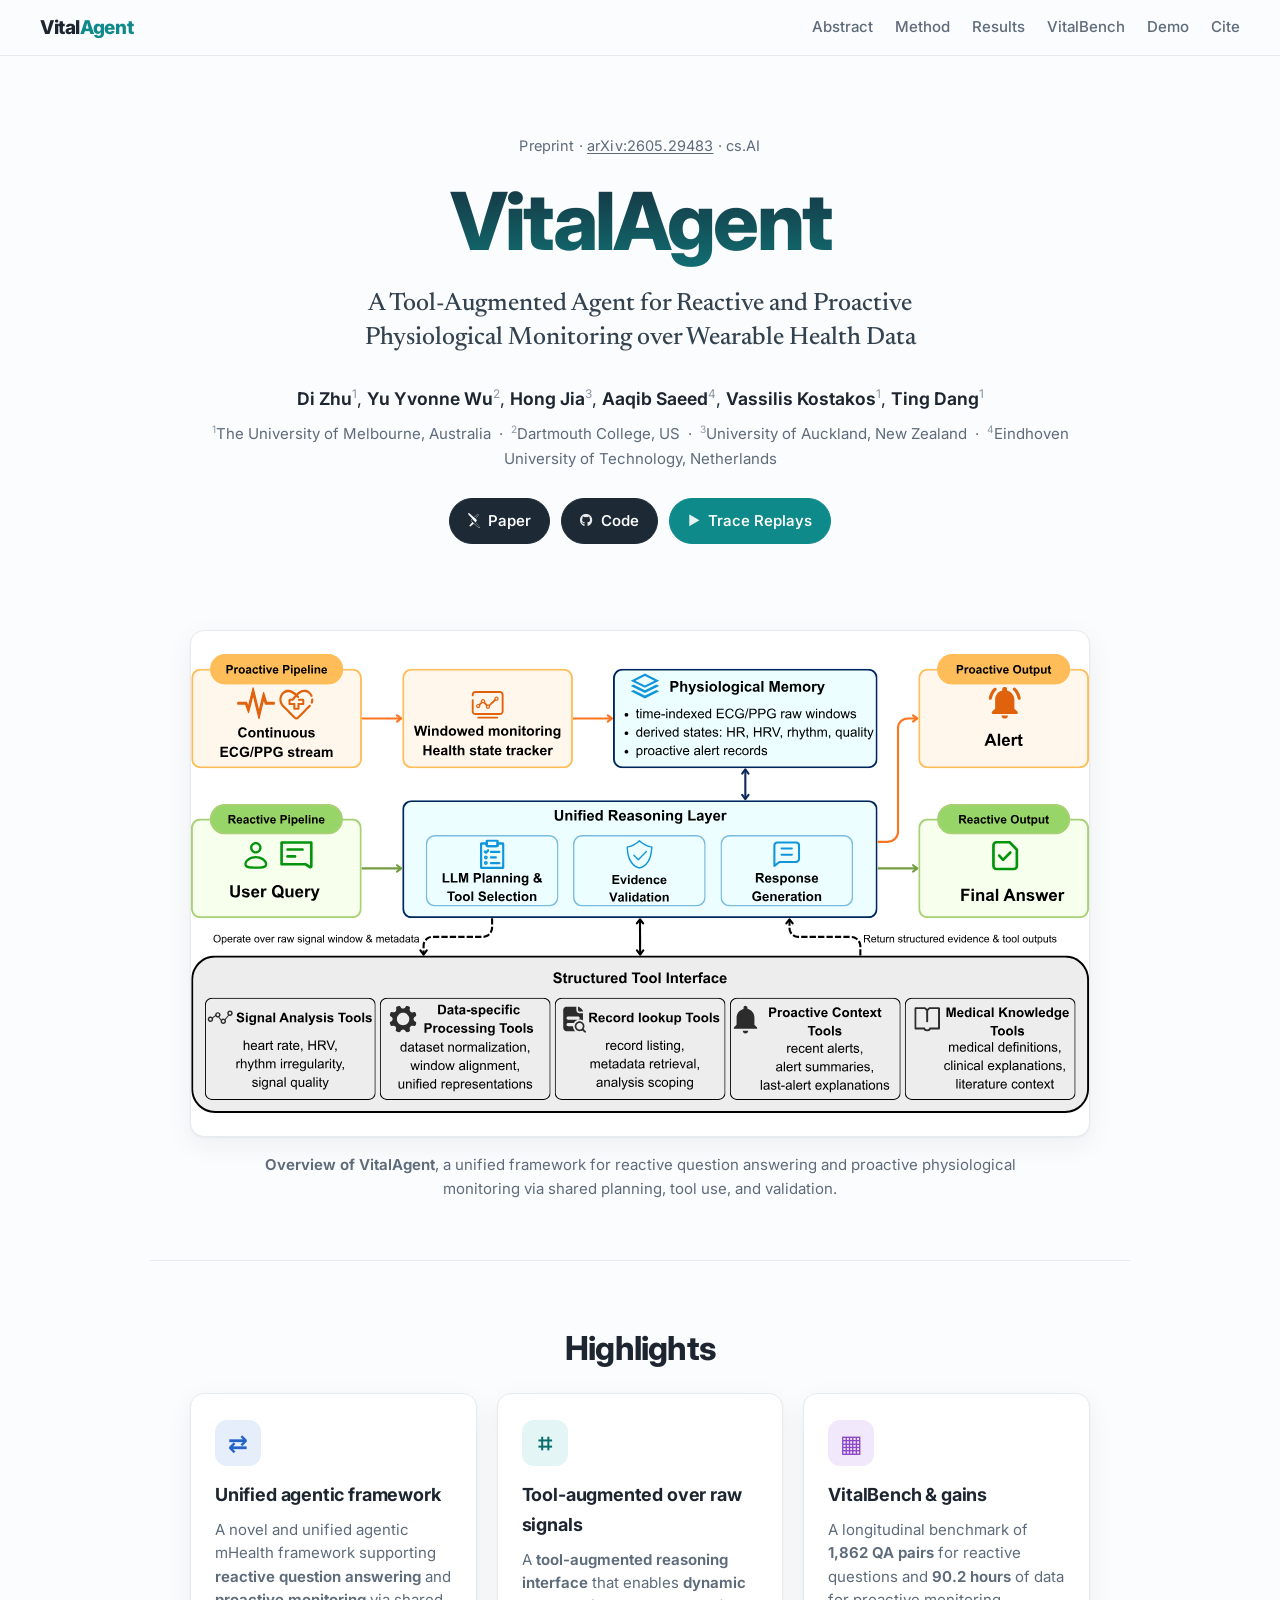
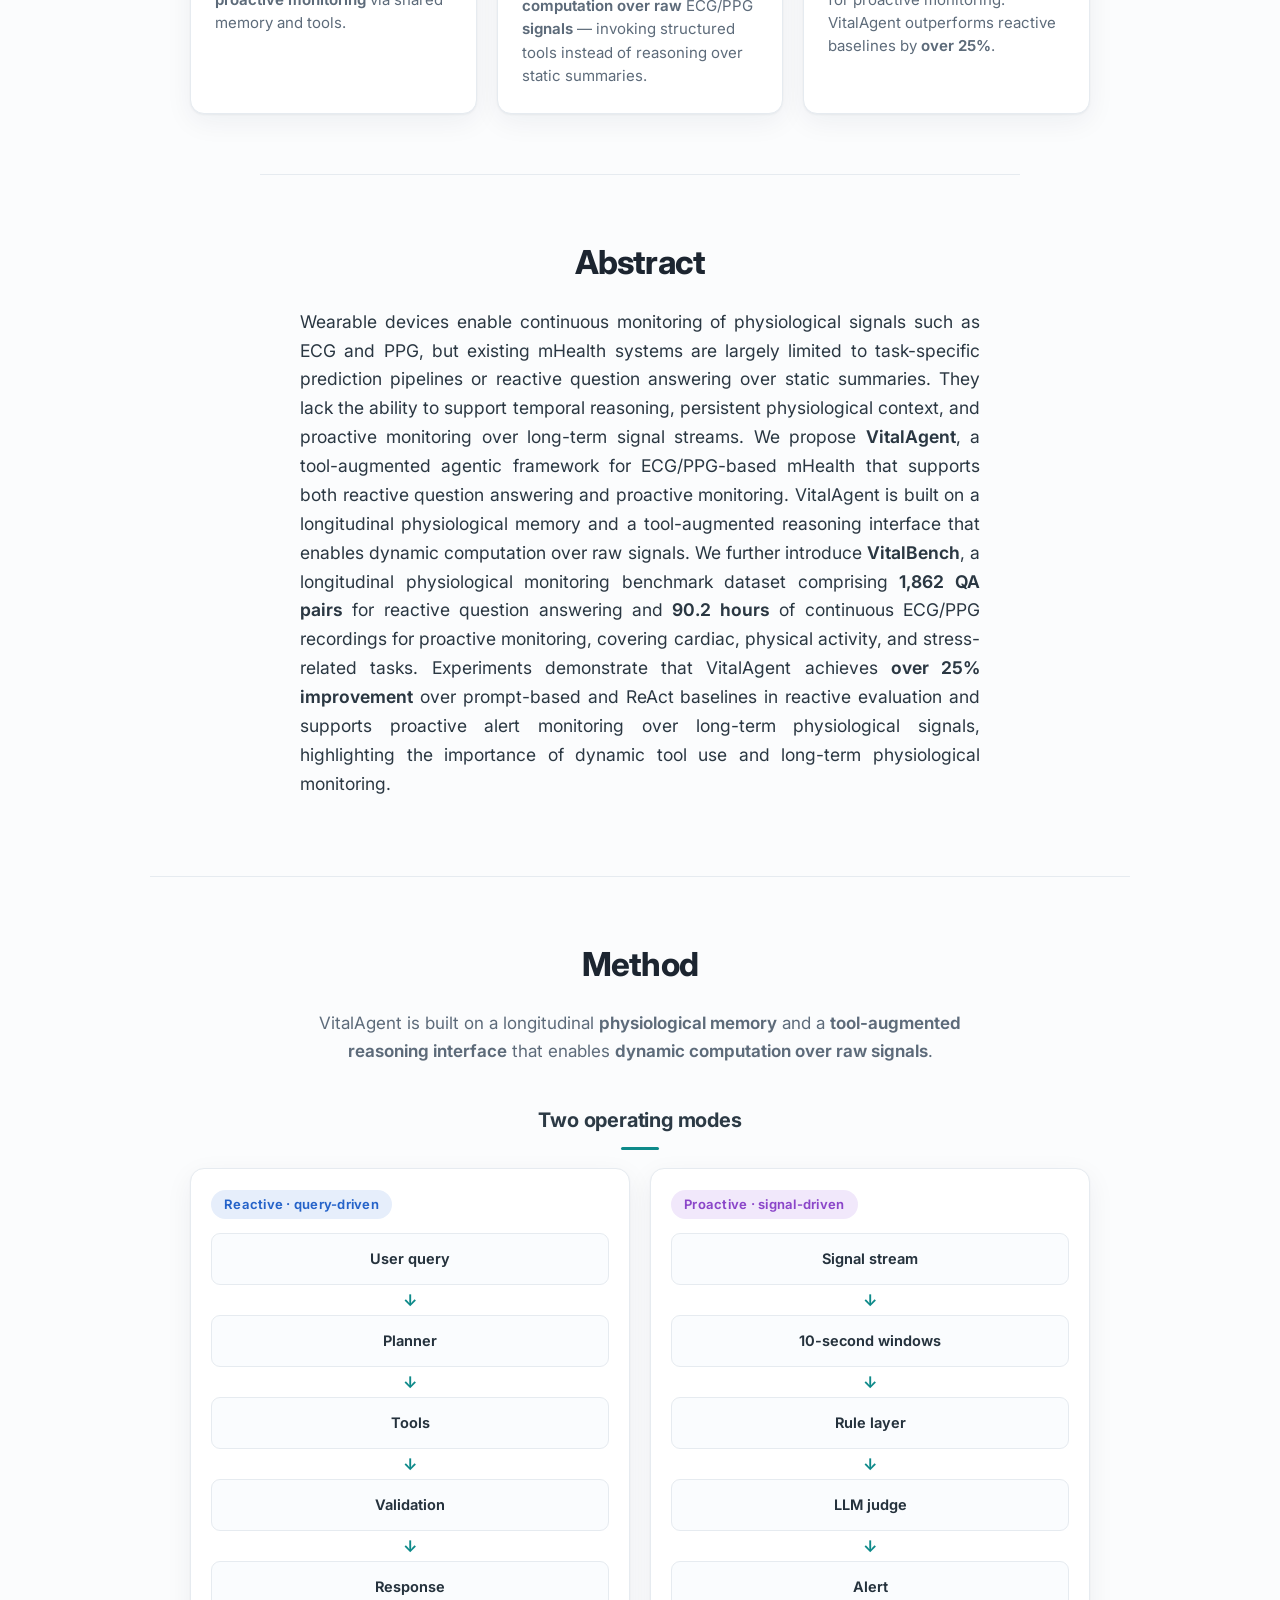
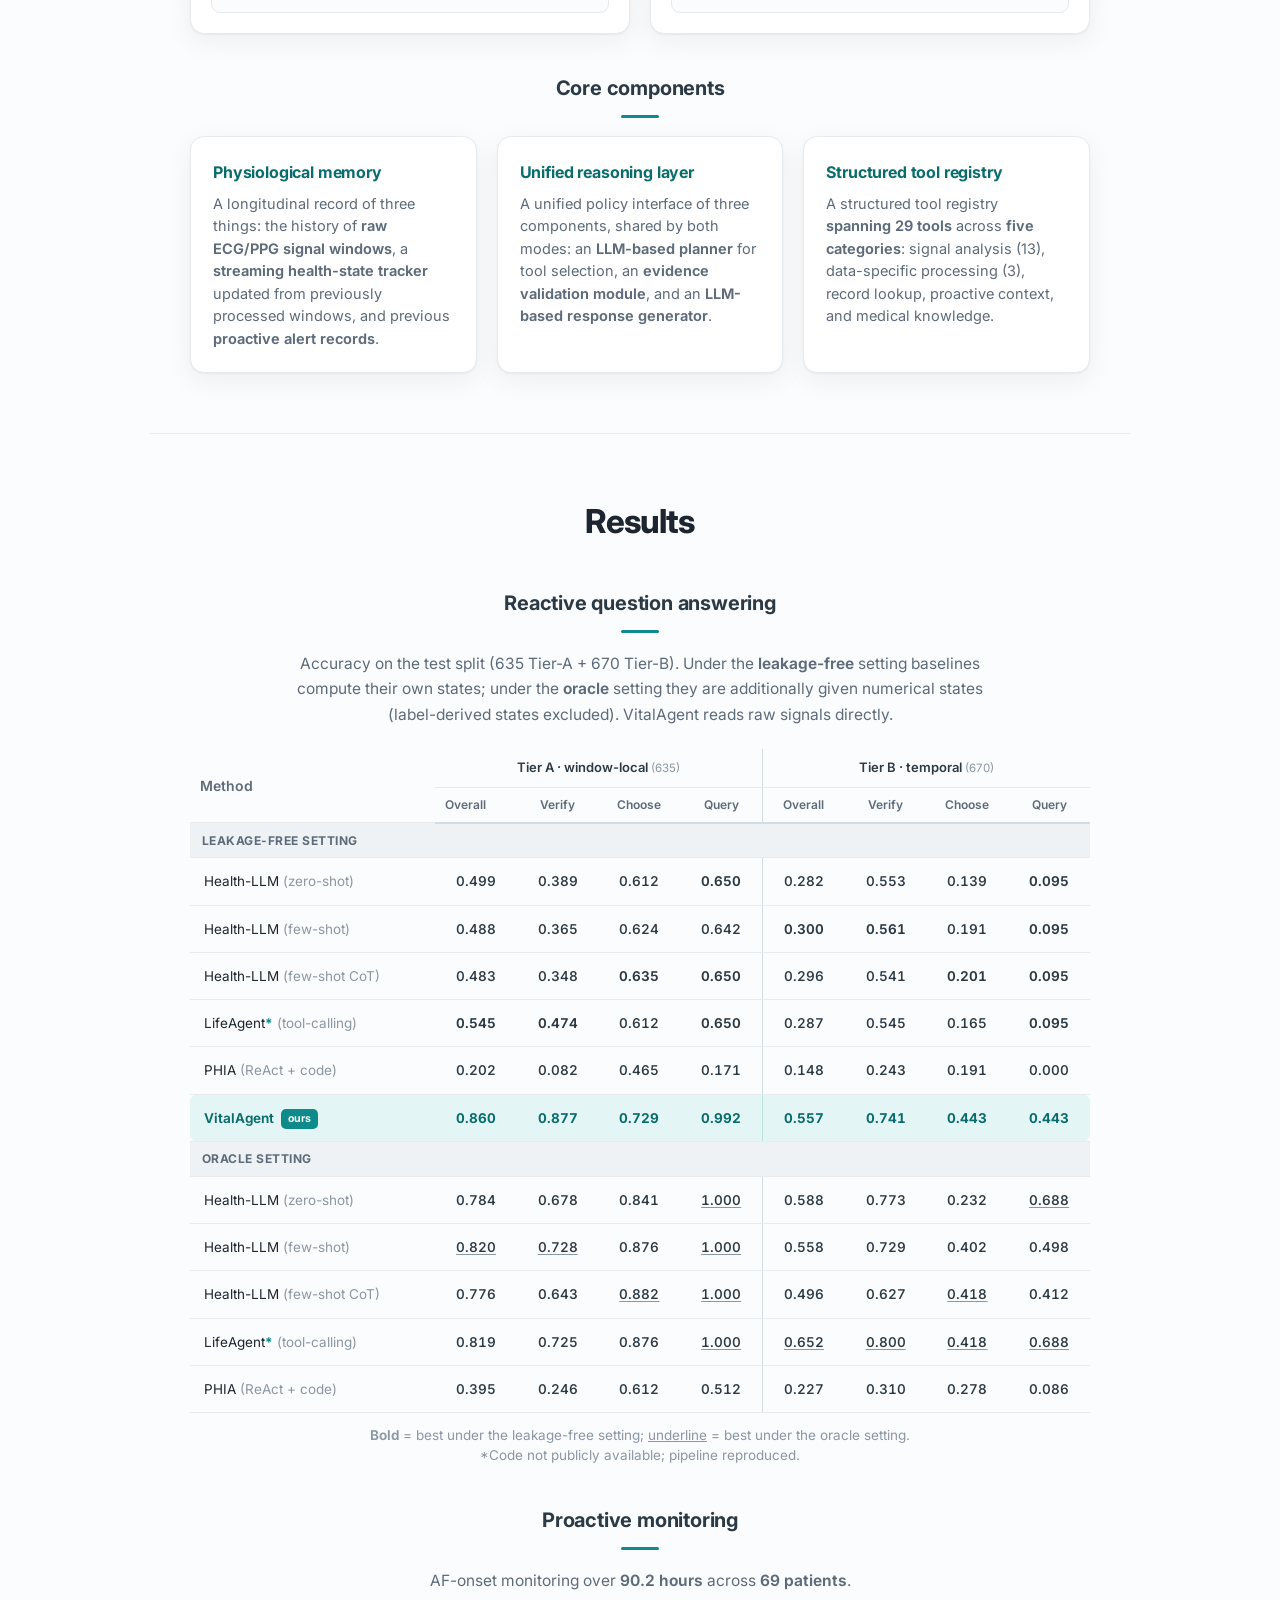
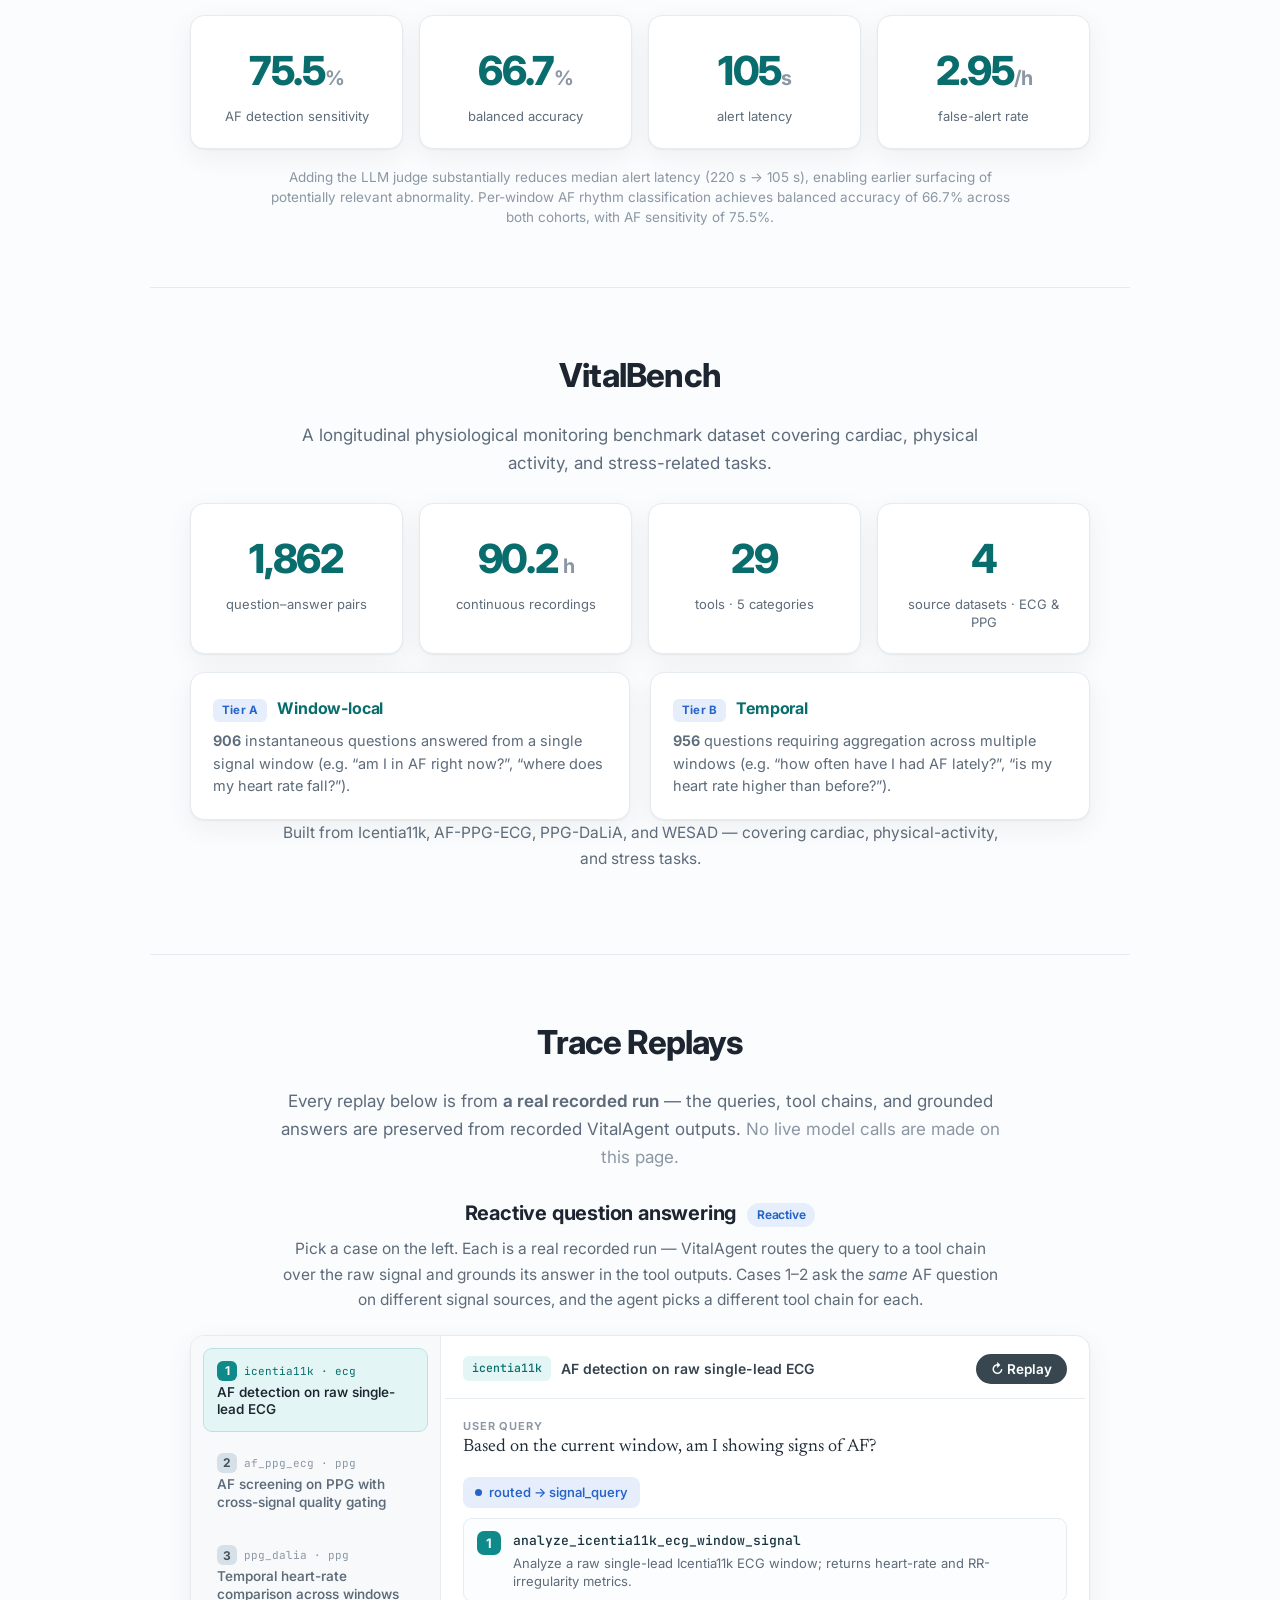
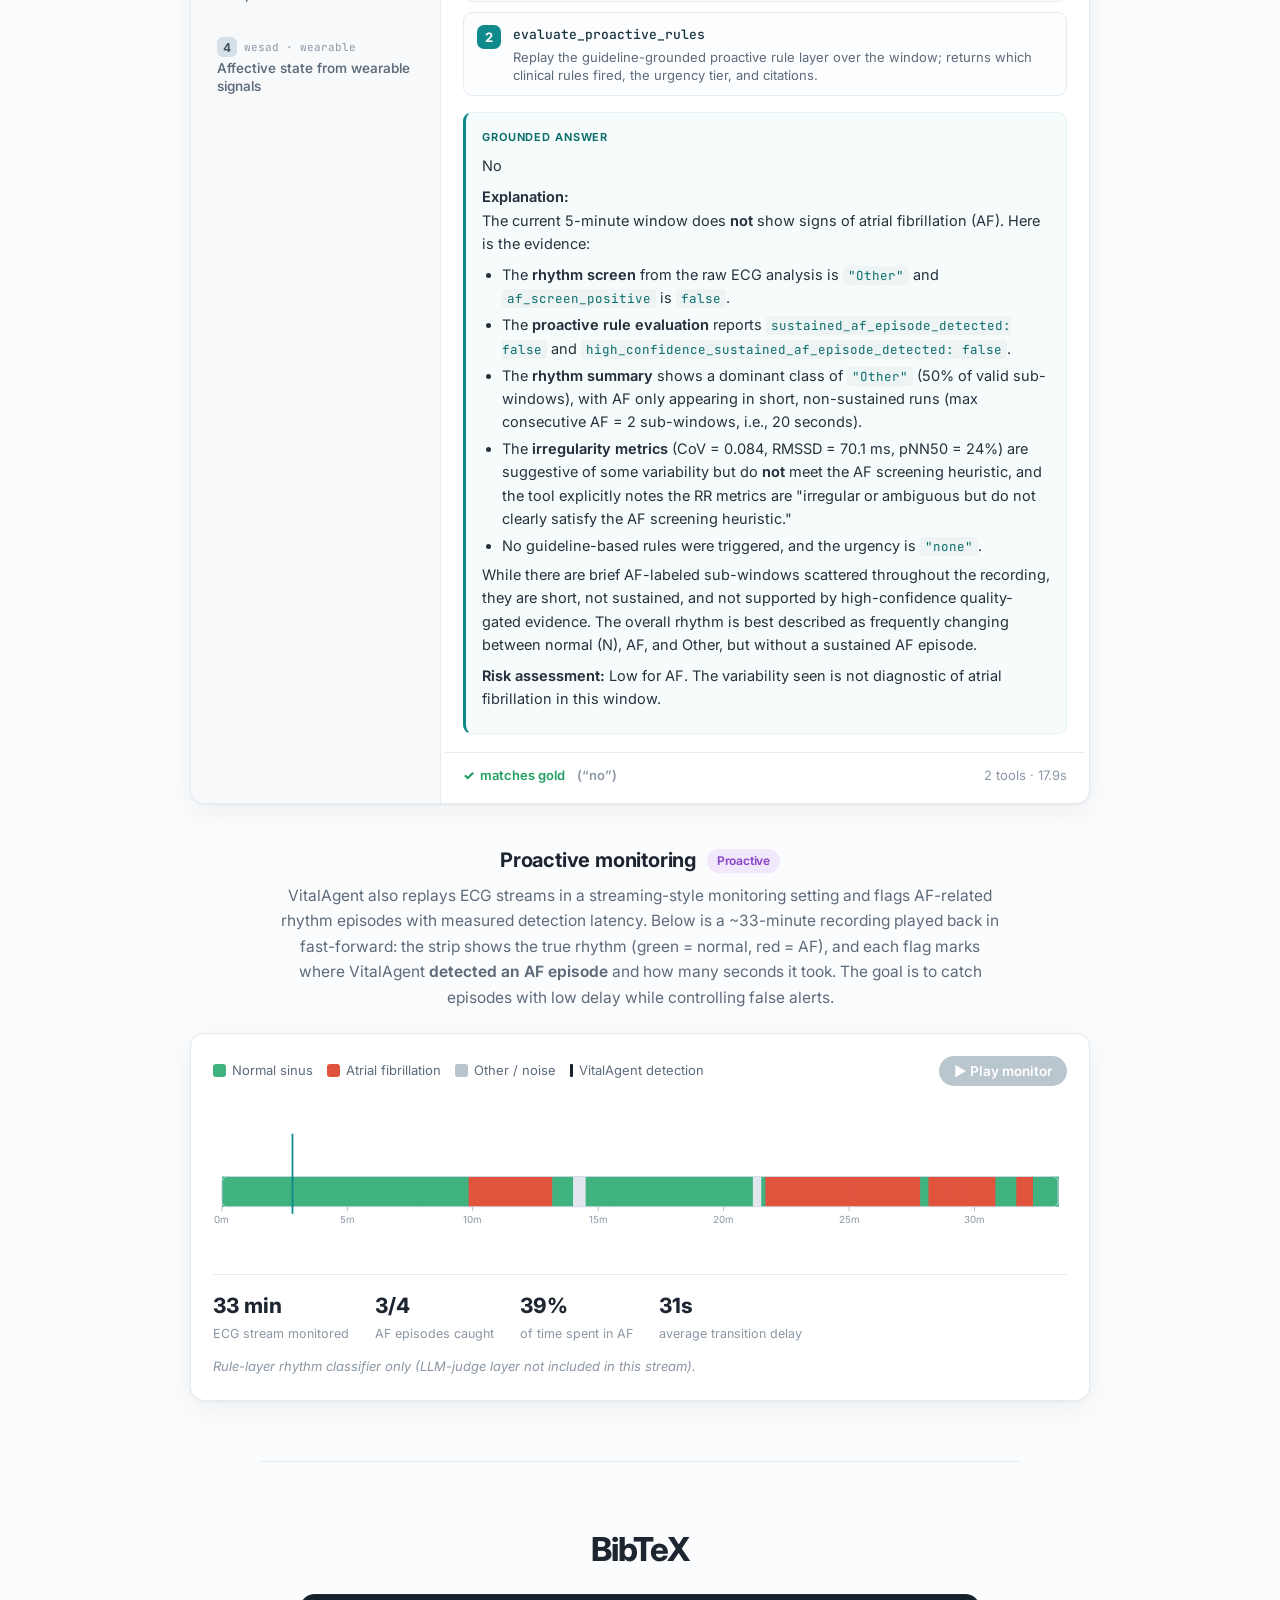
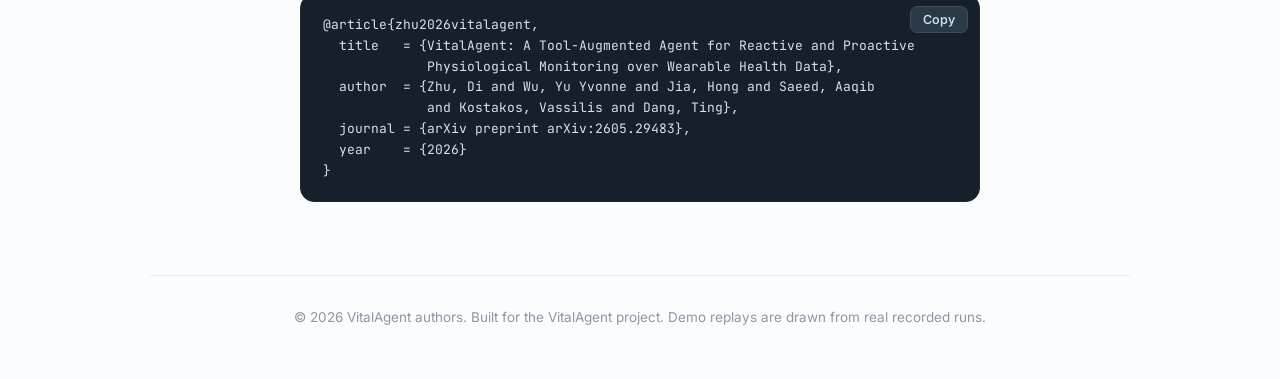
==== commit 138105c5: "Update project page and readme" ====
--- a/docs/index.html
+++ b/docs/index.html
@@ -14,7 +14,8 @@
   <link rel="preconnect" href="https://fonts.googleapis.com" />
   <link rel="preconnect" href="https://fonts.gstatic.com" crossorigin />
   <link href="https://fonts.googleapis.com/css2?family=Inter:wght@400;500;600;700;800&family=Newsreader:opsz,wght@6..72,400;6..72,500;6..72,600&family=JetBrains+Mono:wght@400;500&display=swap" rel="stylesheet" />
-  <link rel="stylesheet" href="styles.css?v=3" />
+  <link rel="stylesheet" href="https://cdnjs.cloudflare.com/ajax/libs/font-awesome/6.5.1/css/all.min.css" />
+  <link rel="stylesheet" href="styles.css?v=5" />
 </head>
 <body>
   <nav class="topnav">
@@ -51,9 +52,9 @@
 
     <div class="cta">
       <a class="btn" href="https://arxiv.org/abs/2605.29483" target="_blank" rel="noopener">
-        <span class="ico">▤</span> Paper</a>
+        <img class="btn-logo" src="arxiv-logomark.svg" alt="" aria-hidden="true" /> Paper</a>
       <a class="btn" href="https://github.com/DKSEZD/VitalAgent" target="_blank" rel="noopener">
-        <span class="ico">⌗</span> Code</a>
+        <span class="ico"><i class="fab fa-github"></i></span> Code</a>
       <a class="btn btn-accent" href="#demo">
         <span class="ico">▶</span> Trace Replays</a>
     </div>
@@ -385,7 +386,7 @@
 
   <footer class="site-footer">
     <p>
-      Page content © the authors. Built for the VitalAgent project.
+      © 2026 VitalAgent authors. Built for the VitalAgent project.
       Demo replays are drawn from real recorded runs.
     </p>
   </footer>
--- a/docs/styles.css
+++ b/docs/styles.css
@@ -112,6 +112,7 @@
 }
 .btn:hover { text-decoration: none; transform: translateY(-1px); box-shadow: var(--shadow); background: #25333f; }
 .btn .ico { font-size: 13px; opacity: .9; }
+.btn-logo { height: 15px; width: auto; vertical-align: -2px; }
 .btn-accent { background: var(--accent); border-color: var(--accent); }
 .btn-accent:hover { background: var(--accent-deep); }
 .btn-disabled {
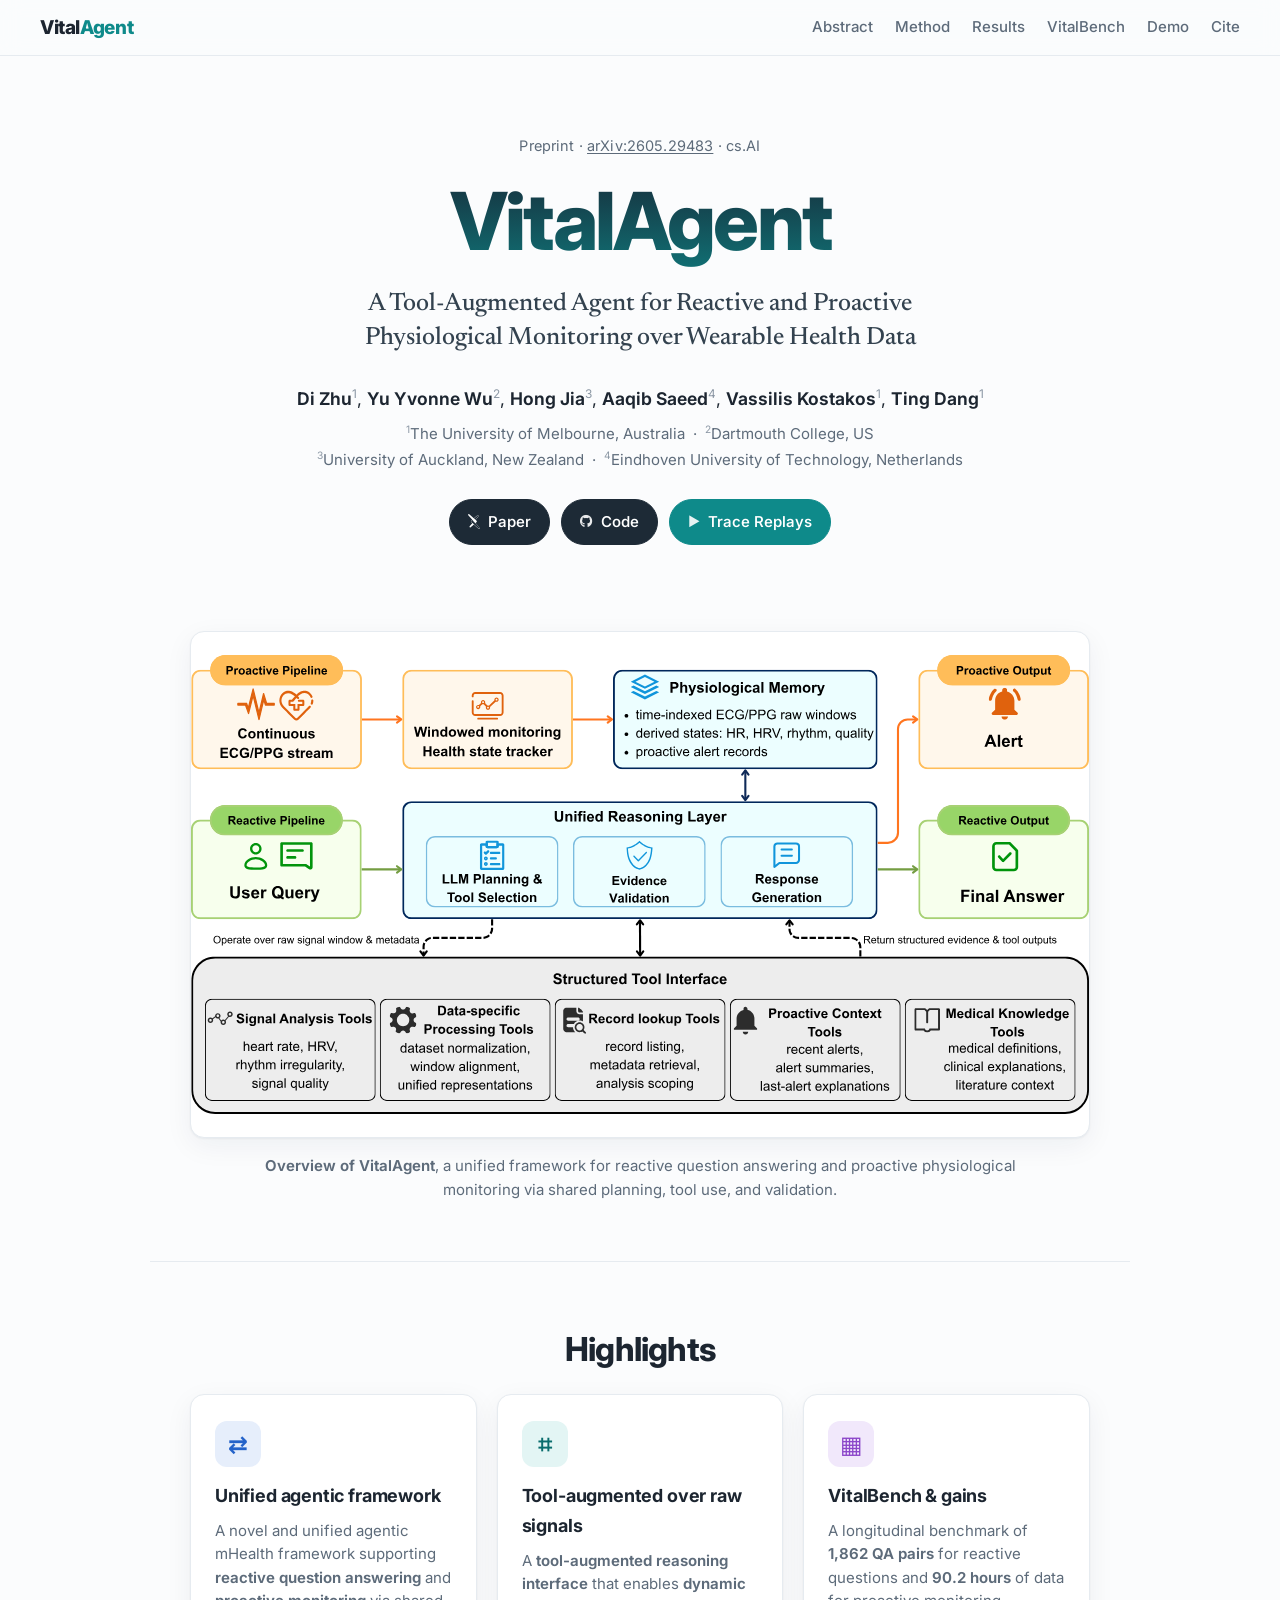
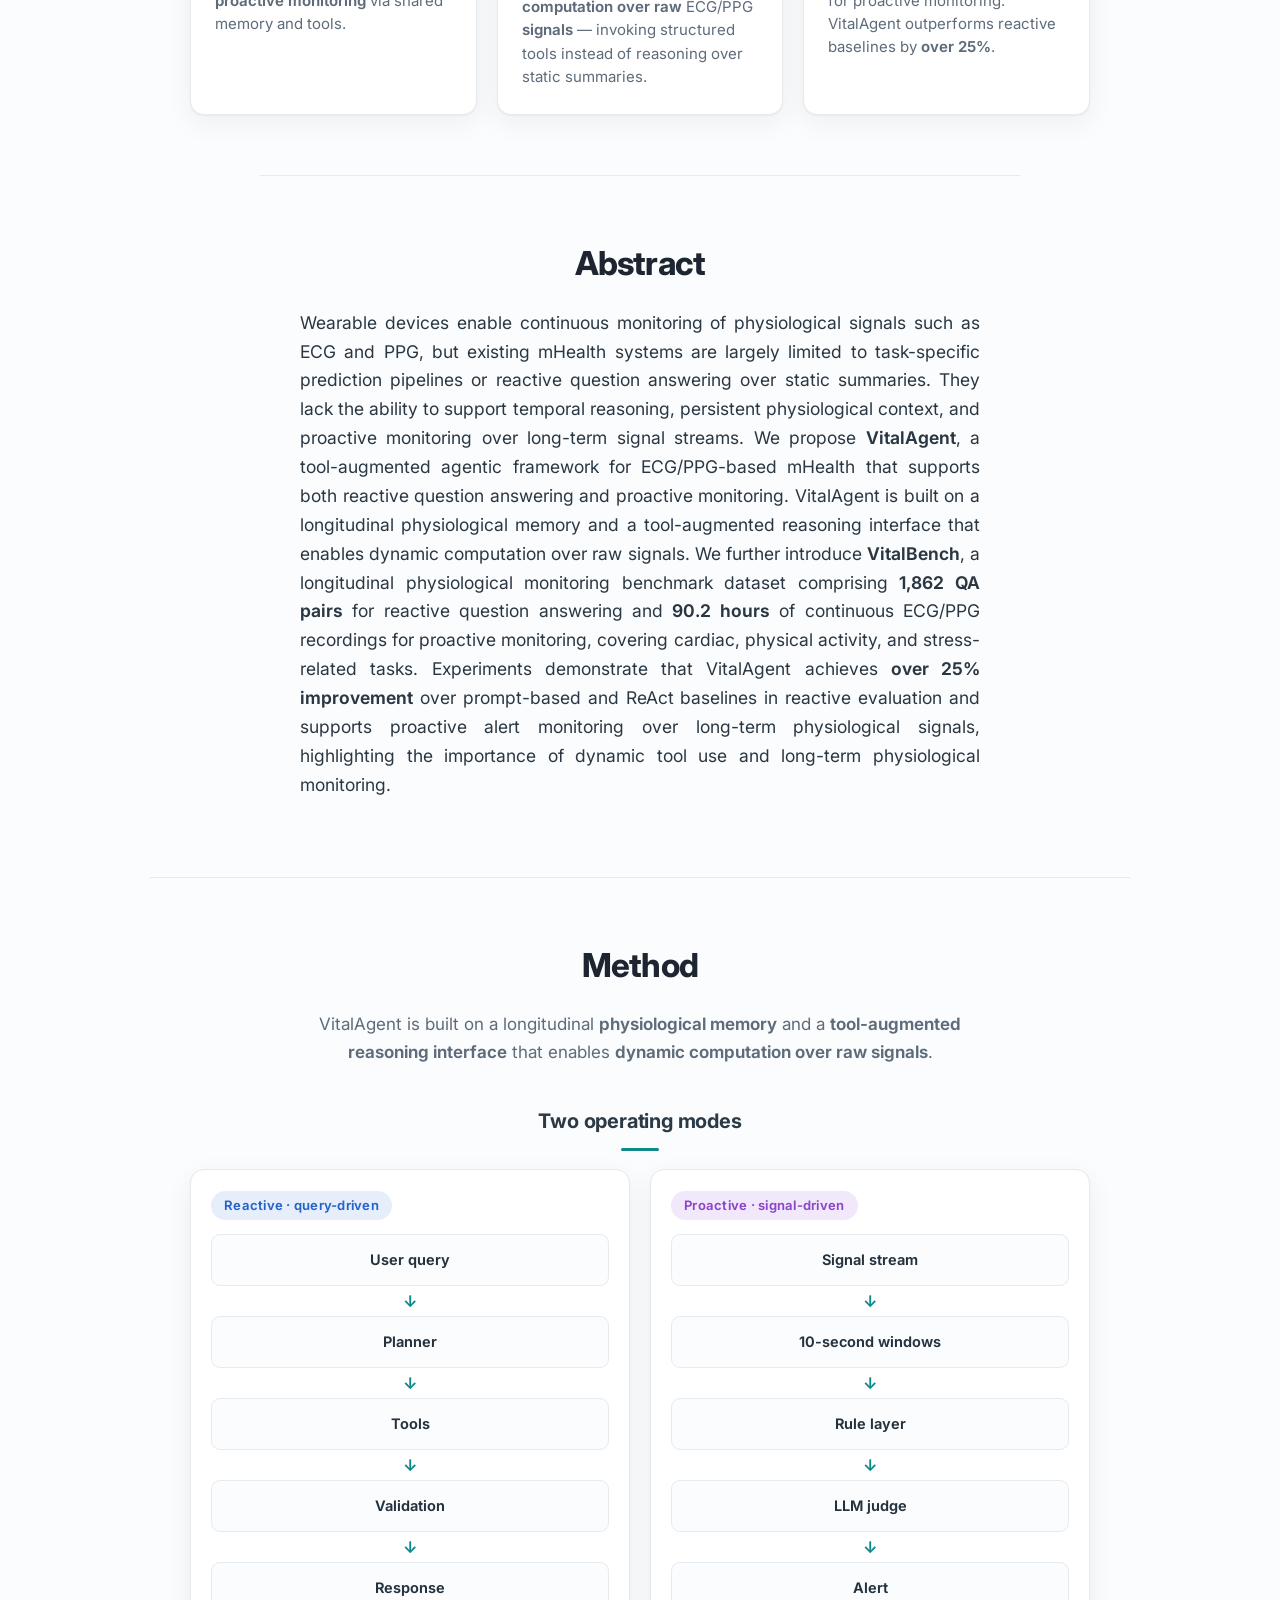
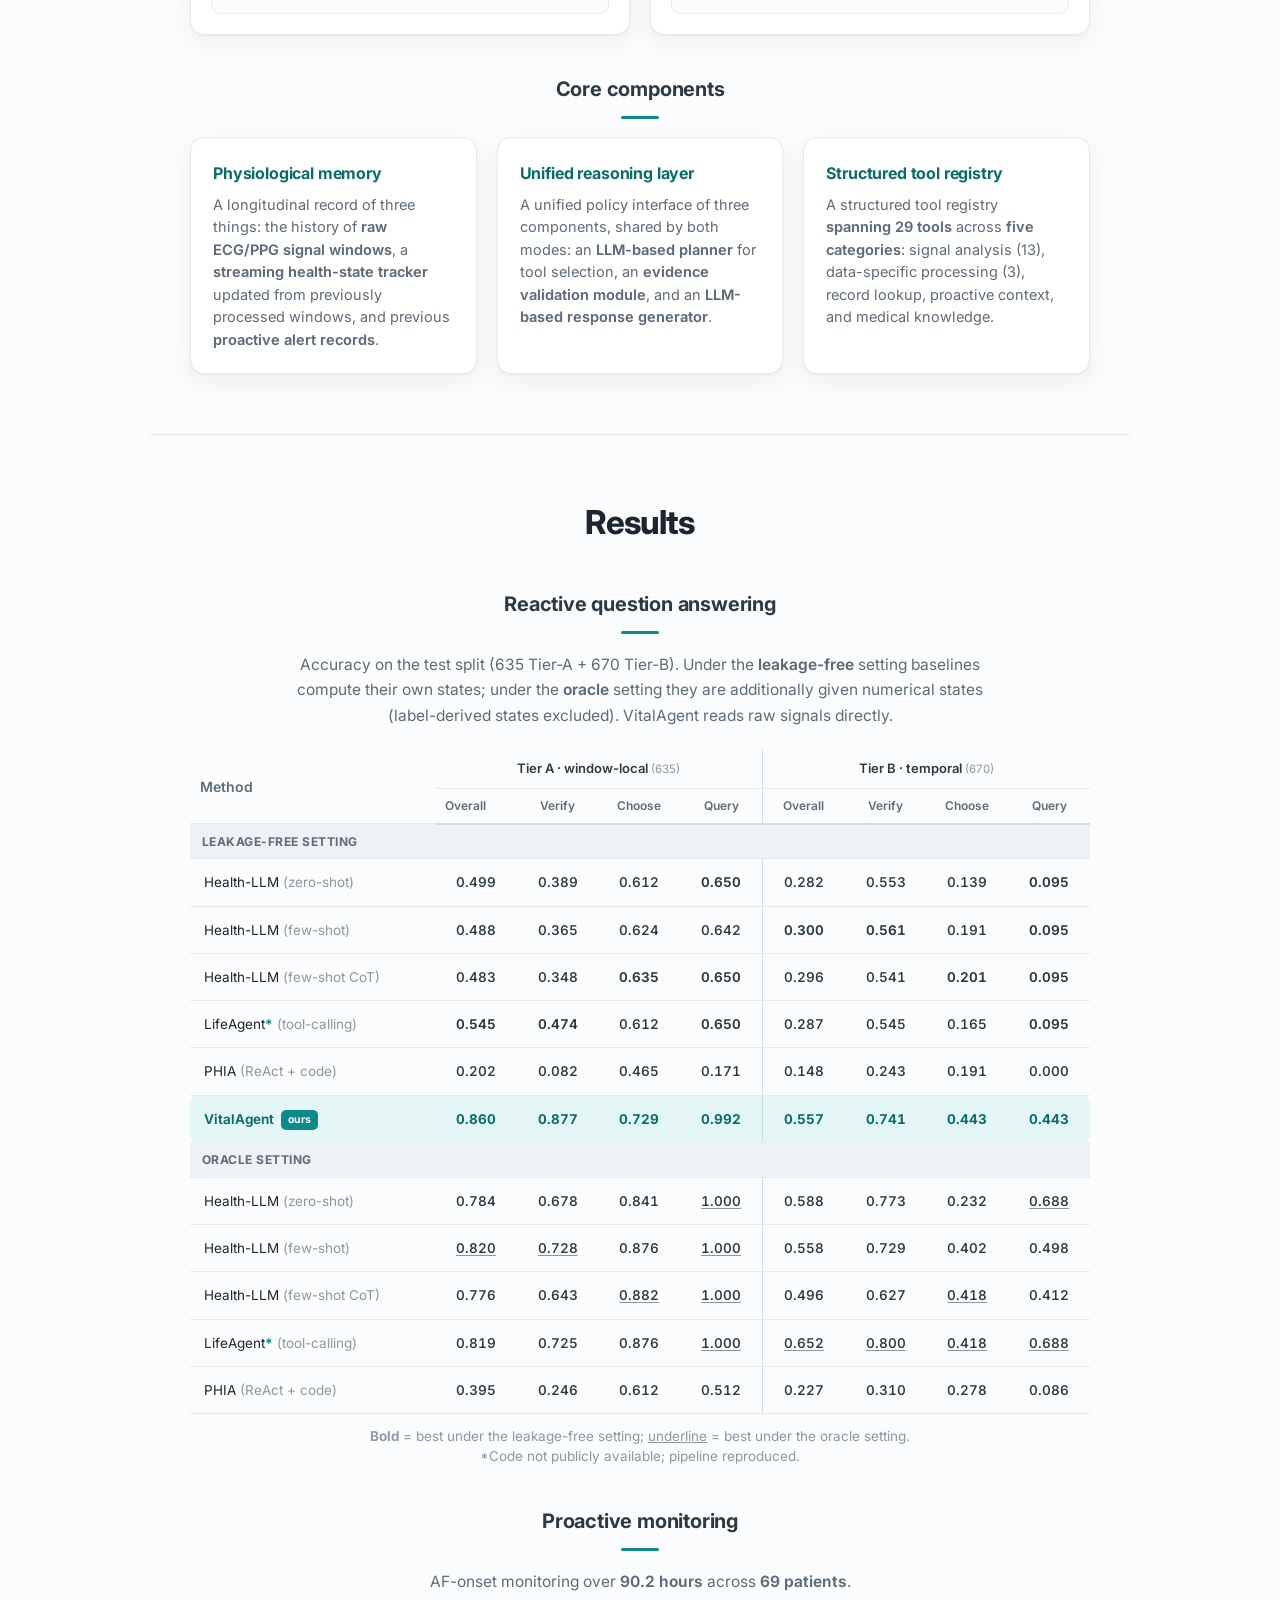
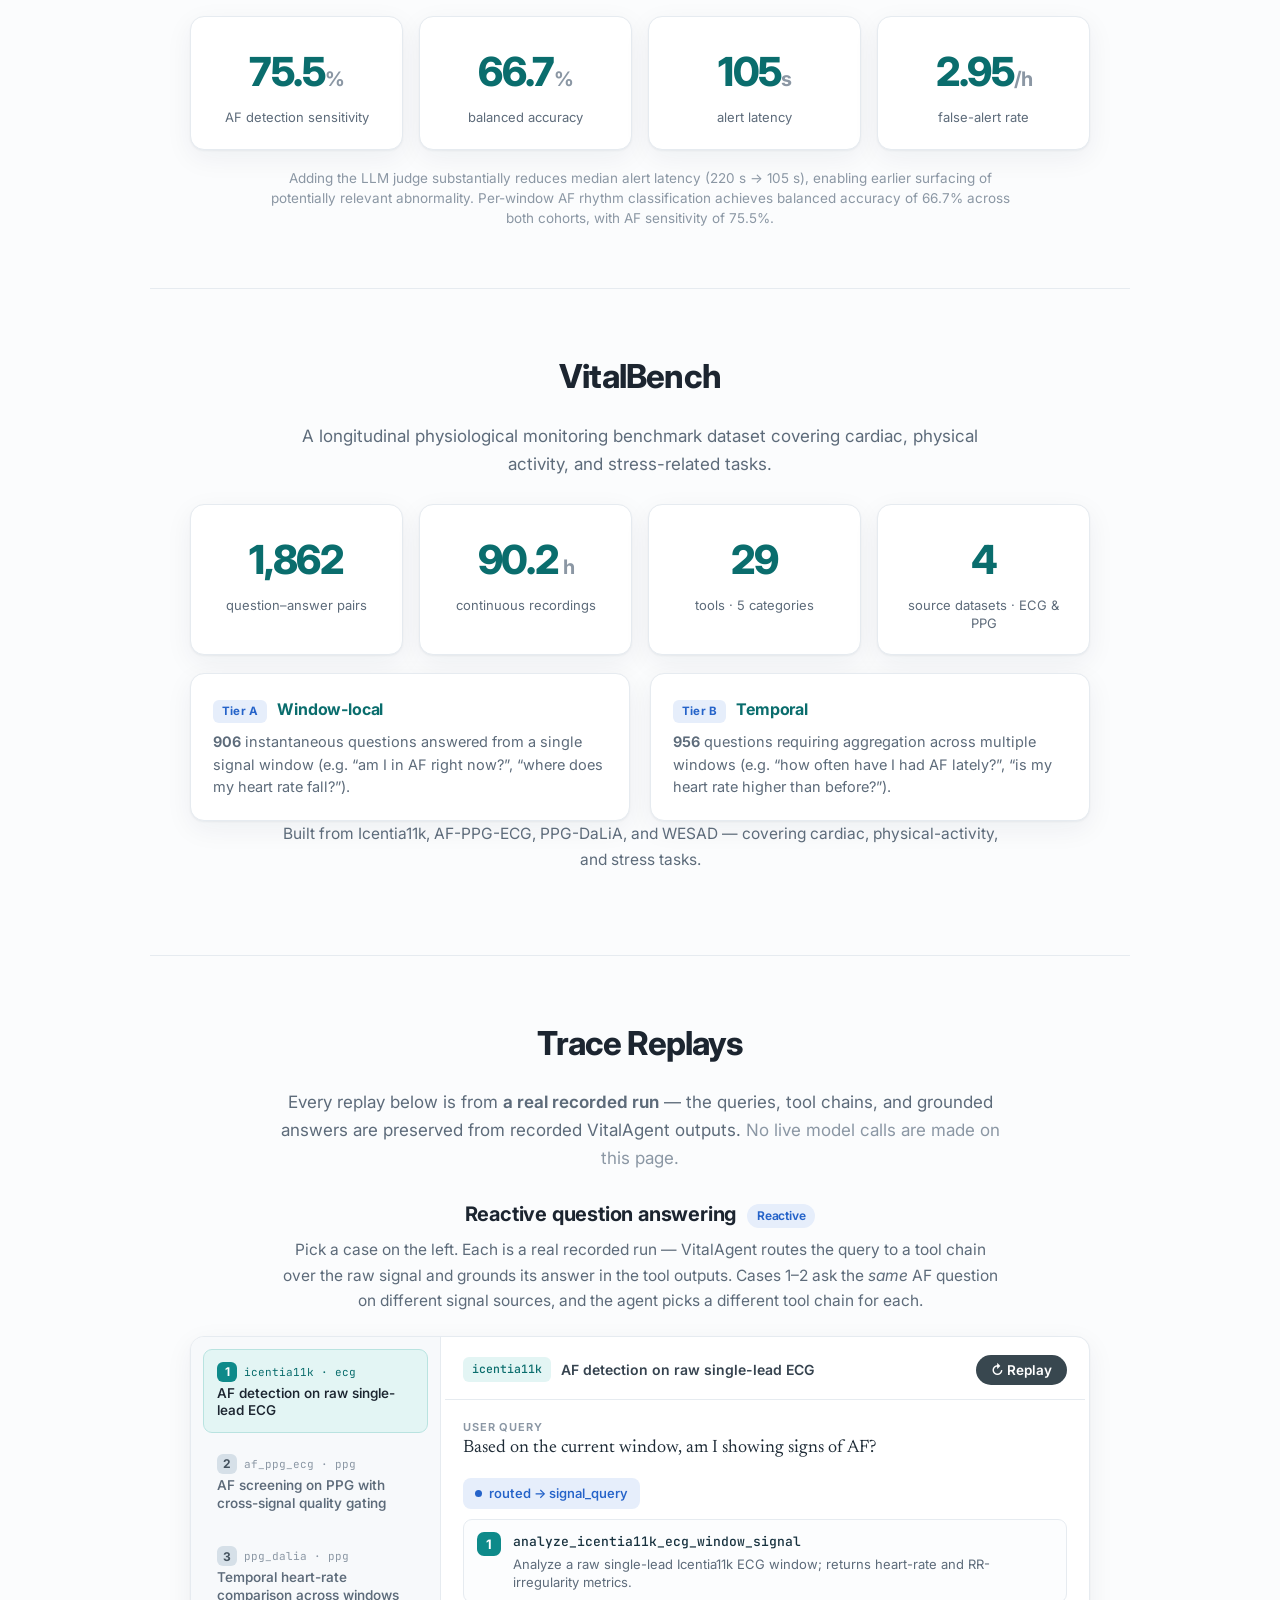
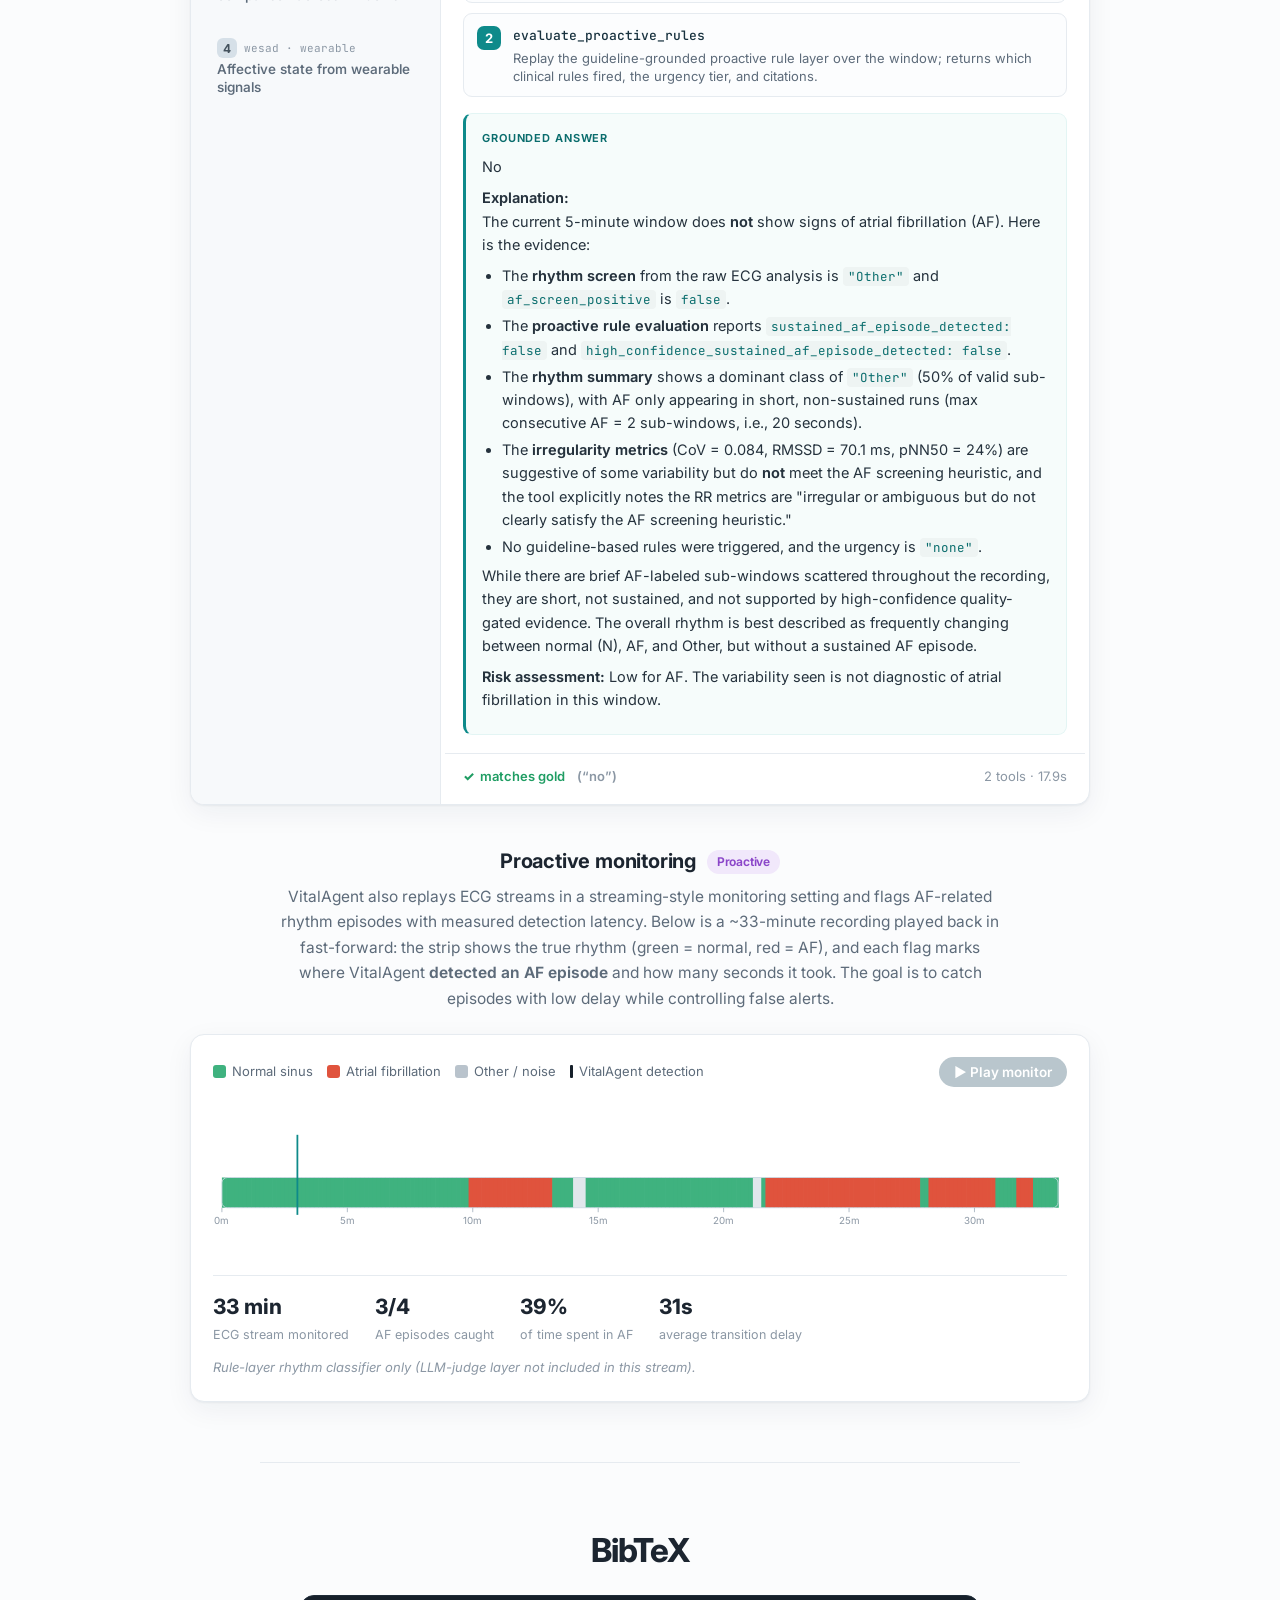
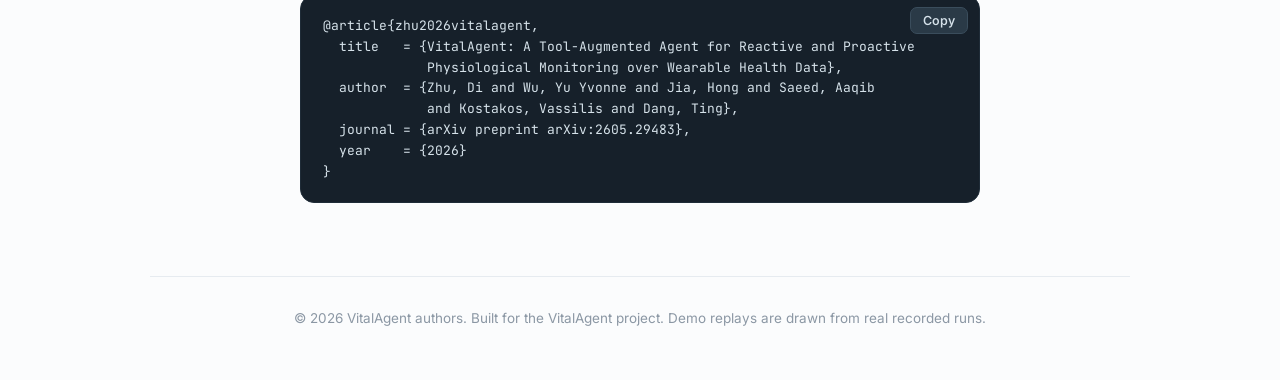
==== commit aa1d8c68: "Update project page and readme" ====
--- a/docs/index.html
+++ b/docs/index.html
@@ -45,7 +45,7 @@
     </p>
     <p class="affil">
       <sup>1</sup>The University of Melbourne, Australia &nbsp;·&nbsp;
-      <sup>2</sup>Dartmouth College, US &nbsp;·&nbsp;
+      <sup>2</sup>Dartmouth College, US <br />
       <sup>3</sup>University of Auckland, New Zealand &nbsp;·&nbsp;
       <sup>4</sup>Eindhoven University of Technology, Netherlands
     </p>
